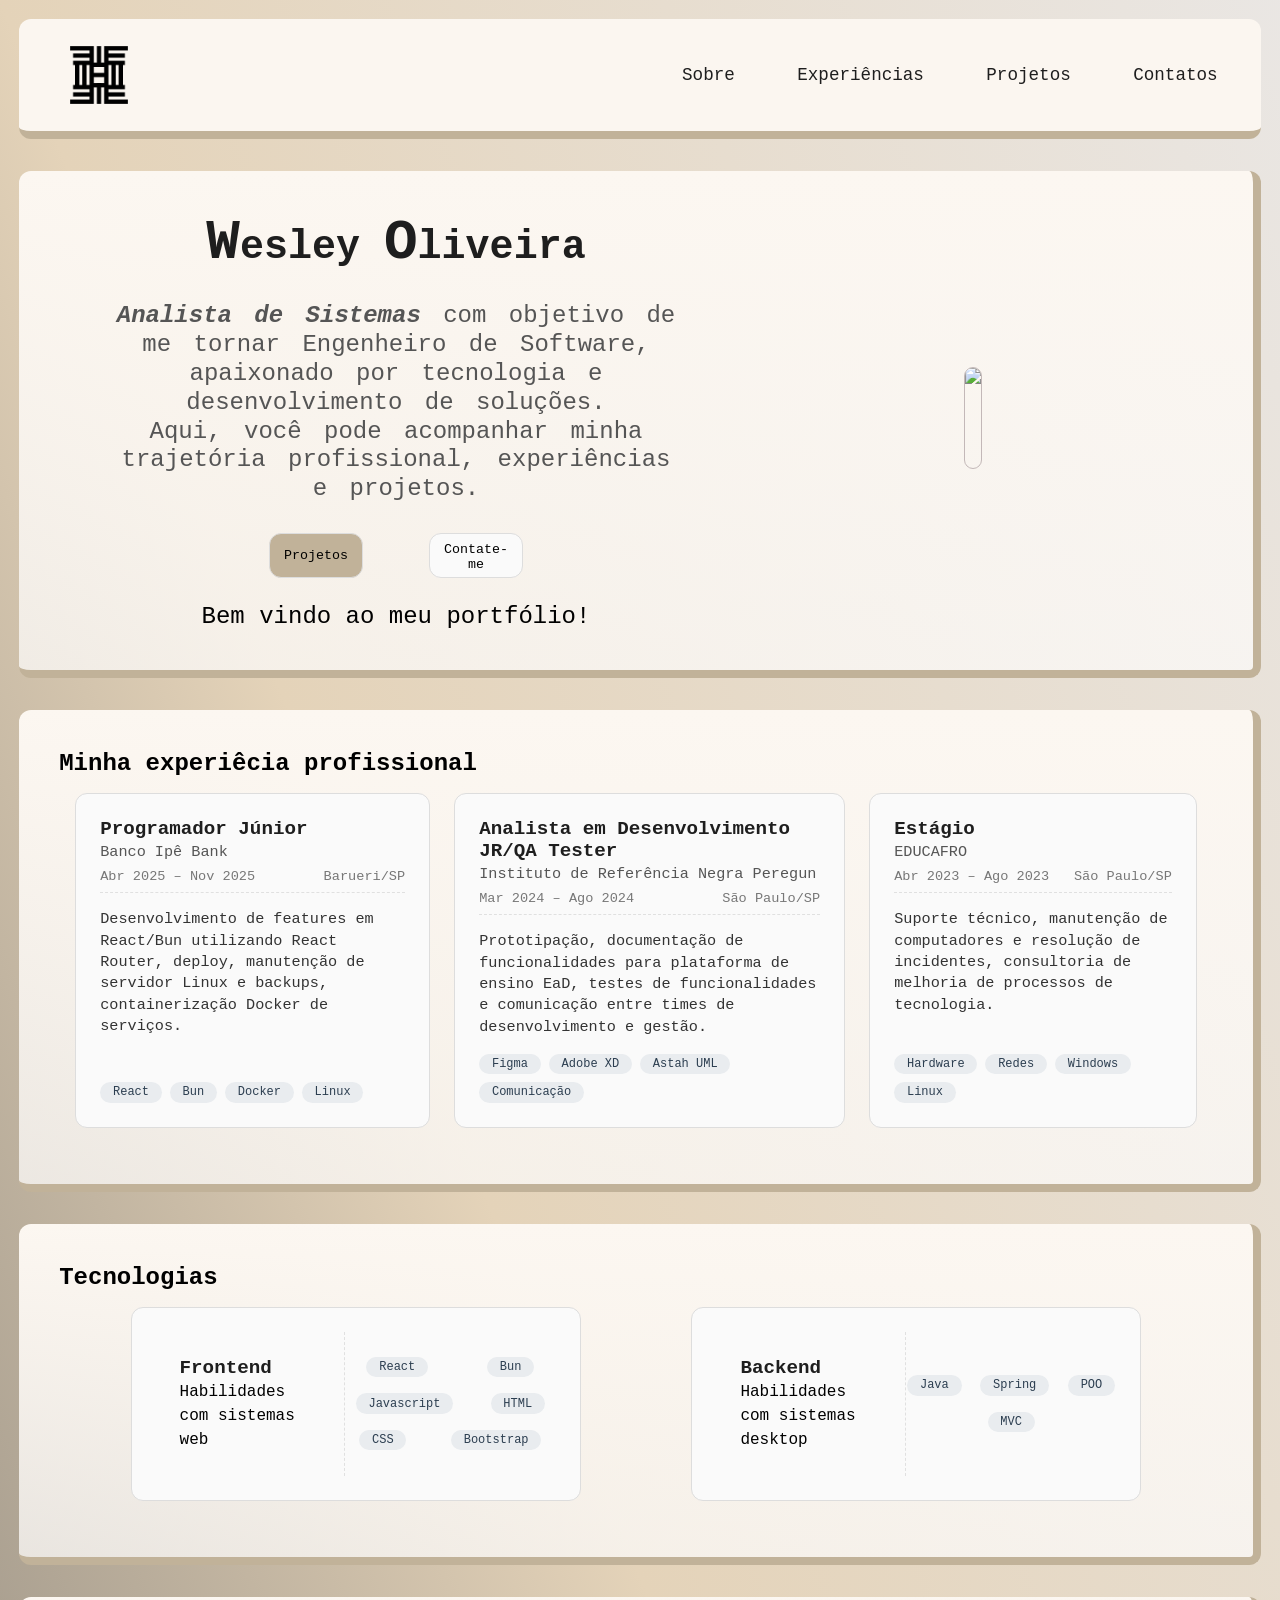
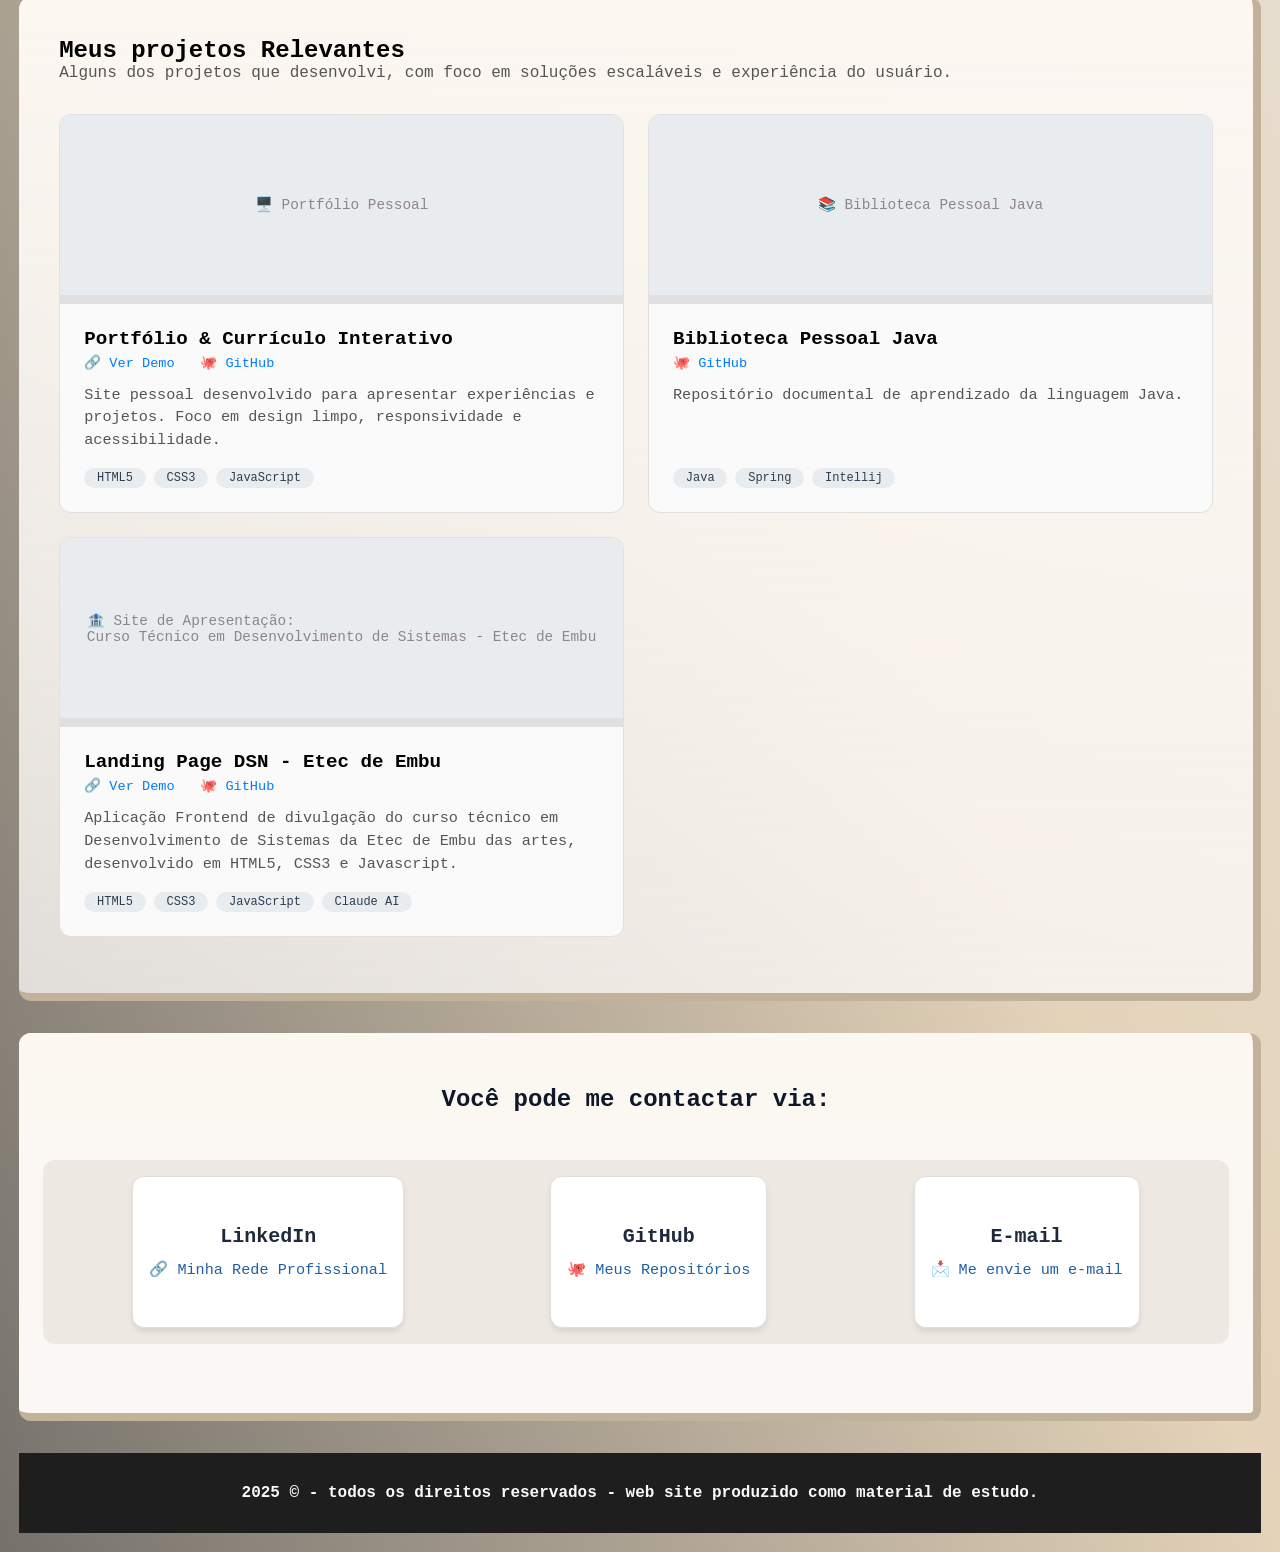
==== index.html @ d022bf59 "fix: adding new borders for expirience over the xp grid, new technologys section and responsive prop" ====
<!doctype html>
<html>
  <head>
    <meta charset="utf-8" />

    <link rel="stylesheet" href="./css/style.css" />

    <meta name="viewport" content="width=device-width, initial-scale=1.0" />
    <style>
      @import url('https://fonts.googleapis.com/css2?family=Cause:wght@100..900&family=M+PLUS+1+Code:wght@100..700&family=Oxanium:wght@200..800&family=Ubuntu+Mono:ital,wght@0,400;0,700;1,400;1,700&display=swap');
    </style>
    <title>Akin Dev</title>
  </head>
  <body>
    <section class="nav-container">
      <div class="nav-logo"> 

          <img src="img/onnim.png" alt="logo">

      </div>
      <nav class="Navbar"> 
        <ul>
          <li><a href="#about">Sobre</a></li>
          <li><a href="#experience">Experiências</a></li>
          <li><a href="#projects">Projetos</a></li>
          <li><a href="#contacts">Contatos</a></li>
        </ul>
      </nav>
    </section>

    <section class="section-container" id="about">
      <div class="info">
        <div class="info-text">
          <div class="title">
            <h1><span class="title-span">W</span>esley <span class="title-span">O</span>liveira</h1>
          </div>
          <div class="paragraph" id="fst-paragraph">
            <p><span class="bold">Analista de Sistemas</span> com objetivo de me tornar Engenheiro de Software, apaixonado por tecnologia e desenvolvimento de soluções.
            <br>Aqui, você pode acompanhar minha trajetória profissional, experiências e projetos.
          </p>

          </div> 
        
            <div class="info-buttons">
            <button class="btn1">Projetos</button>
            <button class="btn2">Contate-me</button>
          </div>

          <h2> Bem vindo ao meu portfólio!</h2>

        </div>
        <div class="image">
          <img
            class="imagem"
            src="https://media.licdn.com/dms/image/v2/D4D03AQGPiKcBAkTOpA/profile-displayphoto-shrink_400_400/B4DZUja.xjG4Ag-/0/1740056031727?e=1785369600&v=beta&t=1wzcr0IMqfHzWlDrz0LTwwxEl8U2JQUY7Y6q5pNfNlc"
          />
        </div>
      </div>
    </section>


    <section class="section-container" id="experience">
      <h1>Minha experiêcia profissional</h1>
      <div class="experience-container">
        <div class="item">
          <div class="item-header">
            <h3>Programador Júnior</h3>
            <span class="empresa">Banco Ipê Bank</span>
          </div>
          <div class="item-periodo">
            <span class="data">Abr 2025 – Nov 2025</span>
            <span class="local">Barueri/SP</span>
          </div>
          <div class="item-descricao">
            <p>
              Desenvolvimento de features em React/Bun utilizando React Router, deploy,
              manutenção de servidor Linux e backups, containerização Docker de serviços.
            </p>
          </div>
          <div class="item-tecnologias">
            <span class="tag">React</span>
            <span class="tag">Bun</span>
            <span class="tag">Docker</span>
            <span class="tag">Linux</span>
          </div>
        </div>


        <div class="item">
          <div class="item-header">
            <h3>Analista em Desenvolvimento JR/QA Tester</h3>
            <span class="empresa">Instituto de Referência Negra Peregun</span>
          </div>
          <div class="item-periodo">
            <span class="data">Mar 2024 – Ago 2024</span>
            <span class="local">São Paulo/SP</span>
          </div>
          <div class="item-descricao">
            <p>
              Prototipação, documentação de funcionalidades para plataforma de ensino EaD, testes de funcionalidades e
              comunicação entre times de desenvolvimento e gestão.
            </p>
          </div>
          <div class="item-tecnologias">
            <!-- <span class="tag">UML</span> -->
            <span class="tag">Figma</span>
            <span class="tag">Adobe XD</span>
            <span class="tag">Astah UML</span>
            <span class="tag">Comunicação</span>
          </div>
        </div>
        <div class="item">
          <div class="item-header">
            <h3>Estágio</h3>
            <span class="empresa">EDUCAFRO</span>
          </div>
          <div class="item-periodo">
            <span class="data">Abr 2023 – Ago 2023</span>
            <span class="local">São Paulo/SP</span>
          </div>
          <div class="item-descricao">
            <p>
              Suporte técnico, manutenção de computadores e resolução de
              incidentes, consultoria de melhoria de processos de tecnologia.
            </p>
          </div>
          <div class="item-tecnologias">
            <span class="tag">Hardware</span>
            <span class="tag">Redes</span>
            <span class="tag">Windows</span>
            <span class="tag">Linux</span>
          </div>
        </div>
      </div>
    </section>

    <section class="section-container" id="tech-section">
      <h1>Tecnologias</h1>
      <div class="tech-container">
        <div class="tech-item">
          <div class="item-header">
            <h3>Frontend</h3>
            <span class="">Habilidades com sistemas web</span>
          </div>
          <div class="tech-item-tags">
            <span class="tag">React</span>
            <span class="tag">Bun</span>
            <span class="tag">Javascript</span>
            <span class="tag">HTML</span>
            <span class="tag">CSS</span>
            <span class="tag">Bootstrap</span>
          </div>
        </div>

          <div class="tech-item">
          <div class="item-header">
            <h3>Backend</h3>
            <span class="">Habilidades com sistemas desktop</span>
          </div>
          <div class="tech-item-tags">
            <span class="tag">Java</span>
            <span class="tag">Spring</span>
            <span class="tag">POO</span>
            <span class="tag">MVC</span>
          </div>
        </div>
      </div>
    </section>

    <section class="section-container" id="projects">
      <h1>Meus projetos Relevantes</h1>

      <p style="margin-bottom: 2rem; color: #555">
        Alguns dos projetos que desenvolvi, com foco em soluções escaláveis e
        experiência do usuário.
      </p>

      <div class="projects-container">
        <!-- Projeto 1 -->
        <div class="project-item">
          <div class="project-thumbnail">
            <span>🖥️ Portfólio Pessoal</span>
          </div>
          <div class="project-content">
            <div class="project-header">
              <h3 class="project-title">Portfólio & Currículo Interativo</h3>
              <div class="project-links">
                <a href="#">🔗 Ver Demo</a>
                <a href="https://github.com/akinonnim/selfsite">🐙 GitHub</a>
              </div>
            </div>
            <p class="project-description">
              Site pessoal desenvolvido para apresentar experiências e projetos.
              Foco em design limpo, responsividade e acessibilidade.
            </p>
            <div class="project-stack">
              <span class="tag">HTML5</span>
              <span class="tag">CSS3</span>
              <span class="tag">JavaScript</span>
            </div>
          </div>
        </div>

        <!-- Projeto 2 -->
        <div class="project-item">
          <div class="project-thumbnail">
            <span>📚 Biblioteca Pessoal Java</span>
          </div>
          <div class="project-content">
            <div class="project-header">
              <h3 class="project-title">Biblioteca Pessoal Java</h3>
              <div class="project-links">
                <!-- <a href="#">🔗 Ver Demo</a> -->
                <a
                  href="https://github.com/akinonnim/RoadMap-Pessoal---JAVA-BACKEND"
                  >🐙 GitHub</a
                >
              </div>
            </div>
            <p class="project-description">
              Repositório documental de aprendizado da linguagem Java.
            </p>
            <div class="project-stack">
              <span class="tag">Java</span>
              <span class="tag">Spring</span>
              <span class="tag">Intellij</span>
            </div>
          </div>
        </div>

        <!-- Projeto 3  -->
        <div class="project-item">
          <div class="project-thumbnail">
            <de>🏦 Site de Apresentação: <br>Curso Técnico em  Desenvolvimento de Sistemas - Etec de Embu</span>
          </div>
          <div class="project-content">
            <div class="project-header">
              <h3 class="project-title">Landing Page DSN - Etec de Embu</h3>
              <div class="project-links">
                <a href="https://akinonnim.github.io/Course-Presentationv2/">🔗 Ver Demo</a>
                <a href="https://github.com/akinonnim/Course-Presentationv2">🐙 GitHub</a>
              </div>
            </div>
            <p class="project-description">
              Aplicação Frontend de divulgação do curso técnico em Desenvolvimento 
              de Sistemas da Etec de Embu das artes, desenvolvido em HTML5, CSS3 e Javascript.
            </p>
            <div class="project-stack">
              <span class="tag">HTML5</span>
              <span class="tag">CSS3</span>
              <span class="tag">JavaScript</span>
              <span class="tag">Claude AI</span>
            </div>
          </div>
        </div> 
      </div>
    </section>

    <section class="section-container" id="contacts">
      <h1>Você pode me contactar via:</h1>
      <div class="contact-container">      
        <div class="contact-item">
          <h3>LinkedIn</h3>
          <a href="https://www.linkedin.com/in/wesley-g-oliveira/">🔗‍️ Minha Rede Profissional</a>
        </div>
        <div class="contact-item">
          <h3>GitHub</h3>
          <a href="https://github.com/akinonnim">🐙 Meus Repositórios</a>
        </div>
        <div class="contact-item">
          <h3>E-mail</h3>
          <a href="mailto:wesleyoliveira@tutamail.com">📩 Me envie um e-mail</a>
        </div>
    </section>
  </body>
  <footer>
    <div class="footer-credits">
      <h4>2025 © - todos os direitos reservados - web site produzido como material de estudo. </h4>
    </div>
  </footer>
</html>
---- css/style.css ----
* {
  margin: 0;
  padding: 0;
  font-family: 'Ubuntu Mono', monospace;
  font-style: normal;
}

body {
  margin: 0.6rem;
  padding: 0.6rem;
  font-family: 'Segoe UI', Tahoma, Geneva, Verdana, sans-serif;
  background-image: linear-gradient(
    to bottom left,
    #ada09442,
    #e4d3b9,
    #75716b
  );
}
/* Navbar*/
.nav-container {
  max-width: 75rem;
  padding: 0.5rem 2.5rem;
  margin: auto;
  background-color: #fbf6f0;
  border-bottom: 0.5rem solid #c1b299;
  border-radius: 0.75rem;
  display: flex;
  align-items: center;
  justify-content: space-between;
  flex-wrap: wrap;
  gap: 1rem 2rem;
  position: sticky;
  top: 0;
  z-index: 1000;
}

.nav-logo {
  flex-shrink: 0;
}

.nav-logo img {
  max-width: 6.25rem;
  height: 5rem;
  display: block;
  padding: 0.5rem 0;
}
.nav-logo img:hover {
  transform: translateY(-3px);
}
.Navbar ul {
  list-style: none;
  display: flex;
  align-items: center;
  gap: 3.5rem;
  margin: 0;
  padding: 0;
}

.Navbar ul li a {
  display: inline-block;
  text-decoration: none;
  font-weight: 500;
  font-size: 1.1rem;
  color: #1e1e1e;
  padding: 0.5rem 0.2rem;
  position: relative;
  transition:
    color 0.3s ease,
    transform 0.3s ease;
}

.Navbar ul li a:hover {
  color: #6f7274;
  transform: translateY(-3px);
}

.Navbar ul li a::after {
  content: '';
  position: absolute;
  left: 0;
  bottom: -0.125rem;
  width: 0;
  height: 0.125rem;
  background-color: #6f7274;
  transition: width 0.3s ease;
}

.Navbar ul li a:hover::after {
  width: 100%;
}

.section-container {
  border-bottom: 0.5rem solid #c1b299;
  border-right: 0.5rem solid #c1b299;

  max-width: 75rem;
  margin: 2rem auto;
  padding: 2.5rem;
  background-image: linear-gradient(to bottom, #fcf7f1, #fbf9f7c3);

  min-height: 18.75rem;
  border-radius: 0.75rem;
}

#about {
  display: flex;
  flex-direction: row;
  justify-content: space-around;
  align-items: center;
  text-align: center;
}

.info {
  height: fit-content;
  width: 100%;
  display: grid;
  grid-template-columns: 1fr;
  grid-auto-flow: column;
  align-items: center;
}
.info-text {
  display: flex;
  align-items: center;
  justify-content: space-around;
  flex-direction: column;
}
.title {
  height: fit-content;
}
.paragraph {
  margin-top: 1.5rem;
  width: 35.5rem;
  height: 13rem;
  align-items: center;
  justify-content: center;
  display: flex;
}
.bold {
  font-weight: 800;
  font-style: oblique;
}
.title-span {
  font-size: 3.5rem;
  font-weight: 600;
}
.info-text h1 {
  color: #1e1e1e;
  font-size: 2.5rem;
  font-weight: 800;
}
.info-text h2 {
  font-weight: 400;
  font-size: x-large;
}
.info-text p {
  word-spacing: 0.5rem;
  line-height: 1.8rem;
  color: #555;
  font-size: 1.5rem;
}
.image {
  width: 30rem;
}
.imagem {
  max-width: 100%;
  min-height: 6.25rem;
  border: 0.0625rem solid #c3b8b8;
  border-radius: 10rem;
}

.info-buttons {
  height: 5rem;
  width: 20rem;
  display: flex;
  justify-content: space-around;
  align-items: center;
  margin: 0.5rem;
}

.btn1,
.btn2 {
  height: 2.8rem;
  width: 5.9rem;
  padding: 0.5rem;
  border: solid #ddd 0.0625rem;
  border-radius: 0.75rem;
}
.btn1 {
  background-color: #c1b299;
}
.btn2 {
  background-color: #fafafa;
}

#tech-section {
  min-height: fit-content;
}
.tech-container {
  display: grid;
  grid-auto-flow: column;
  justify-items: center;
  align-items: center;
  margin: 1rem;
}
.grid-technologies {
}
.tech-container .tech-item {
  background-color: #fafafa;
  border: 0.0625rem solid #ddd;
  border-radius: 0.75rem;
  padding: 1.5rem;
  width: 25rem;
  height: auto;
  display: flex;
  flex-direction: row;
  justify-content: space-evenly;
  transition:
    transform 0.2s,
    box-shadow 0.2s;
}
.tech-tag-container {
  margin-top: 1.8rem;
  line-height: 2.2rem;
}
.tech-item-title {
  padding-bottom: 1.5rem;
  border-bottom: 0.0625rem dashed #e0e0e0;
}
.tech-item .item-header {
  /* border: solid red; */
  width: 10rem;
  padding: 1.5rem;
  justify-content: space-between;
  border-right: 0.0925rem dashed #e0e0e0;
  line-height: 1.5rem;
}

.tech-item-tags {
  display: flex;
  /* border: solid; */
  width: 15rem;
  flex-direction: row;
  align-content: center;
  flex-wrap: wrap;
  justify-content: space-around;
  gap: 1rem;
}

.tech-container .tech-item:hover {
  transform: translateY(-4px);
  box-shadow: 0 8px 16px rgba(0, 0, 0, 0.08);
}
.tech-tag {
  margin: 0.6rem;
  padding: 0.3rem;

  background-color: #e9ecef;
  border-radius: 1.25rem;
  font-weight: 500;
  color: #2c3e50;
}
.item-tags {
  display: flex;
  flex-wrap: wrap;
  gap: 0.5rem;
  margin-top: auto;
}

#experience {
}
.skill-sub {
  line-height: 1.2rem;
}
.experience-container {
  display: grid;
  grid-auto-flow: column;
  justify-items: center;
  gap: 1.5rem;
  margin: 1rem;
}

.experience-container .item {
  background-color: #fafafa;
  border: 0.0625rem solid #ddd;
  border-radius: 0.75rem;
  padding: 1.5rem;
  max-width: 100%;
  height: auto;
  display: flex;
  flex-direction: column;
  justify-content: space-between;
  transition:
    transform 0.2s,
    box-shadow 0.2s;
}

.experience-container .item:hover {
  transform: translateY(-4px);
  box-shadow: 0 0.5rem 1rem rgba(0, 0, 0, 0.08);
}

.item-header h3 {
  margin: 0;
  font-size: 1.2rem;
  color: #1e1e1e;
}

.empresa {
  font-weight: 400;
  color: #555;
  font-size: 0.95rem;
  display: block;
  margin-top: 0.2rem;
}

.item-periodo {
  font-size: 0.85rem;
  color: #777;
  margin: 0.5rem 0;
  display: flex;
  justify-content: space-between;
  border-bottom: 0.0625rem dashed #e0e0e0;
  padding-bottom: 0.5rem;
}

.item-descricao p {
  font-size: 0.95rem;
  line-height: 1.4;
  margin: 0.5rem 0 1rem 0;
  color: #333;
}

.item-tecnologias {
  display: flex;
  flex-wrap: wrap;
  gap: 0.5rem;
  margin-top: auto;
}

.tag {
  background-color: #e9ecef;
  padding: 0.2rem 0.8rem;
  border-radius: 1.25rem;
  font-size: 0.75rem;
  font-weight: 500;
  color: #2c3e50;
}

.projects-container {
  display: grid;
  grid-template-columns: repeat(2, 1fr);
  gap: 1.5rem;
  margin: 1rem 0;
}

.project-item {
  background-color: #fafafa;
  border: 0.0625rem solid #e0e0e0;
  border-radius: 0.75rem;
  overflow: hidden;
  transition:
    transform 0.2s,
    box-shadow 0.2s;
  display: flex;
  flex-direction: column;
}

.project-item:hover {
  transform: translateY(-4px);
  box-shadow: 0 0.6rem 1.25rem rgba(0, 0, 0, 0.06);
}

.project-thumbnail {
  height: 11.25rem;
  background-color: #e9ecef;
  display: flex;
  align-items: center;
  justify-content: center;
  color: #8c8686;
  font-size: 0.9rem;
  border-bottom: 0.6rem solid #e0e0e0;
}

.project-content {
  padding: 1.5rem;
  flex-grow: 1;
  display: flex;
  flex-direction: column;
}

.project-title {
  font-size: 1.2rem;
  margin: 0 0 0.25rem 0;
}

.project-links {
  margin-bottom: 0.75rem;
}

.project-links a {
  color: #007bff;
  text-decoration: none;
  font-size: 0.85rem;
  margin-right: 1rem;
}

.project-links a:hover {
  text-decoration: underline;
}

.project-description {
  font-size: 0.95rem;
  color: #555;
  line-height: 1.5;
  margin-bottom: 1rem;
  flex-grow: 1;
}

.project-stack {
  display: flex;
  flex-wrap: wrap;
  gap: 0.5rem;
  margin-top: auto;
}

.project-stack .tag {
  background-color: #e9ecef;
  padding: 0.2rem 0.8rem;
  border-radius: 1.25rem;
  font-size: 0.75rem;
  font-weight: 500;
  color: #2c3e50;
}

/*Contacts*/
#contacts {
  display: flex;
  flex-direction: column;
  justify-content: space-around;
  align-items: center;
  text-align: center;
  background-color: #f6f3ee;
}
.contact-container {
  width: 100%;
  height: fit-content;
  border-radius: 0.75rem;
  padding: 1rem;
  margin: 1rem;
  display: flex;
  align-items: center;
  justify-content: space-around;
  background-color: #eee8e2;
}
.contact-item {
  background-color: #ffffff;
  padding: 3rem 1rem;
  border-radius: 0.75rem;
  border: 0.0625rem solid #e0e0e0;
  box-shadow: 0 4px 6px -1px rgba(0, 0, 0, 0.1);
  display: flex;
  flex-direction: column;
  align-items: center;
  justify-content: center;
  transition:
    transform 0.25s ease,
    box-shadow 0.25s ease;
}
.contact-item:hover {
  transform: translateY(-6px);
  box-shadow: 0 12px 25px -5px rgba(0, 0, 0, 0.2);
}
.contact-item h3 {
  color: #1e293b;
  margin: 0 0 0.75rem 0;
  font-size: 1.25rem;
  font-weight: 600;
}
.contact-item a {
  color: #1e61a4;
  text-decoration: none;
  font-weight: 500;
  font-size: 0.95rem;
  transition: color 0.2s;
  word-break: break-word;
}
.contact-item a:hover {
  color: #0f3b66;
  text-decoration: underline;
}
#contacts h1 {
  color: #0f172a;
  margin-bottom: 0.25rem;
}

.footer-credits {
  width: 100%;
  height: 5rem;
  align-items: center;
  justify-content: center;
  display: flex;
  color: #fafafa;
  background-color: #1e1e1e;
}

/* ========== RESPONSIVIDADE ========== */

@media (max-width: 768px) {
  /*section de about*/
  .info {
    grid-auto-flow: row;
    justify-items: center;
    gap: 1.5rem;
  }
  .info-text {
    padding: 1.25rem;
    grid-column: auto;
    /* border: solid; */
    width: fit-content;
  }
  .paragraph {
    margin: 0.93rem;
    /* border: solid red; */
    width: 100%;
    max-width: 100%;
    height: auto;
    padding: 1.8rem;
  }
  /*section de experiencia*/
  .experience-container {
    grid-auto-flow: row;
    justify-items: center;
  }
  /*section de tecnologias*/
  .tech-container {
  }
  .tech-container {
    grid-auto-flow: row;
    justify-items: center;
  }
}

@media (max-width: 375px) {
  .nav-container {
    flex-wrap: wrap;
  }
  .Navbar ul {
    flex-direction: column;
    width: 100%;
    gap: 0;
    padding-top: 1rem;
  }

  .experience-container {
    grid-auto-flow: row;
    gap: 1.5rem;
  }
  .item {
    padding: 0;
    border: solid 0.25rem;
    width: 100%;
  }
  .skills-container {
    grid-auto-flow: row;
    gap: 1.5rem;
  }
  .hard-skills {
  }
  /*projects*/
  .projects-container {
    display: flex;
    flex-direction: column;
  }
  .project-item {
  }
  /*contacts*/
  .contact-container {
    display: flex;
    flex-direction: column;
    gap: 1.5rem;
  }
}
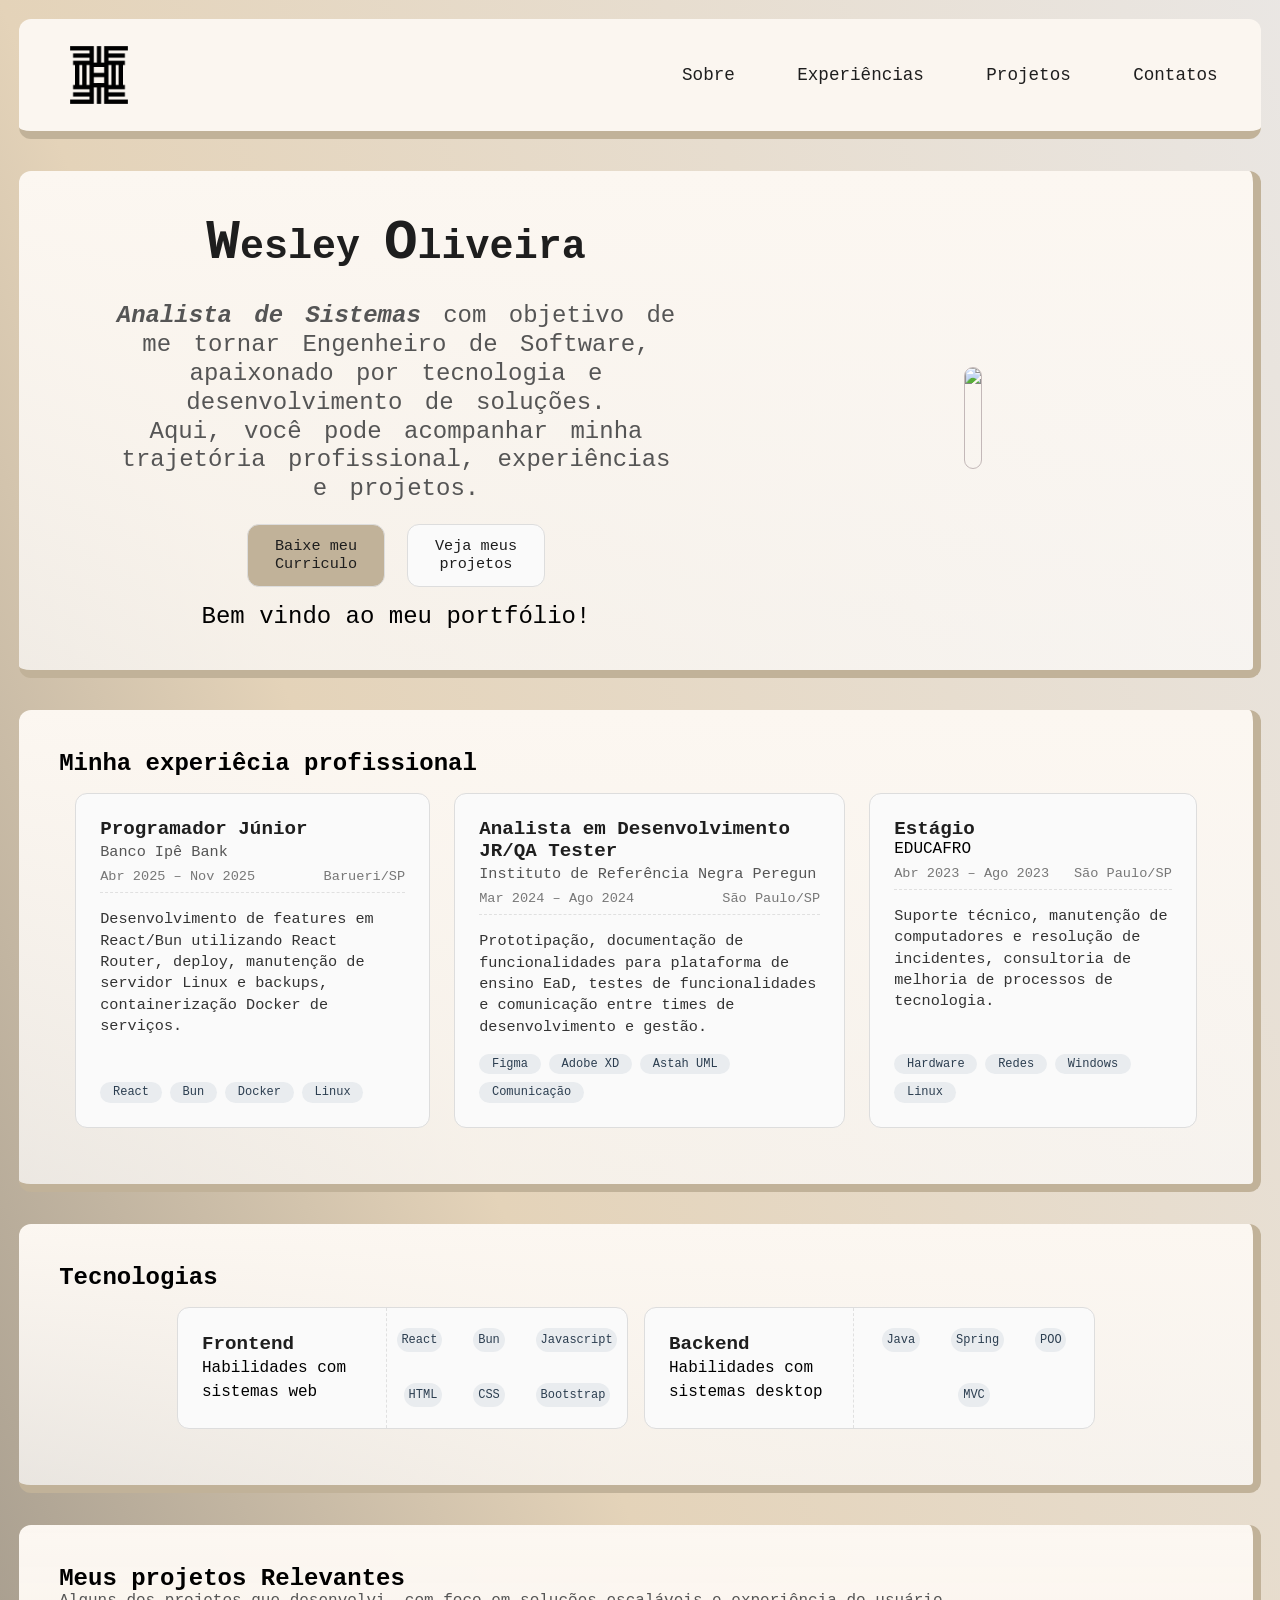
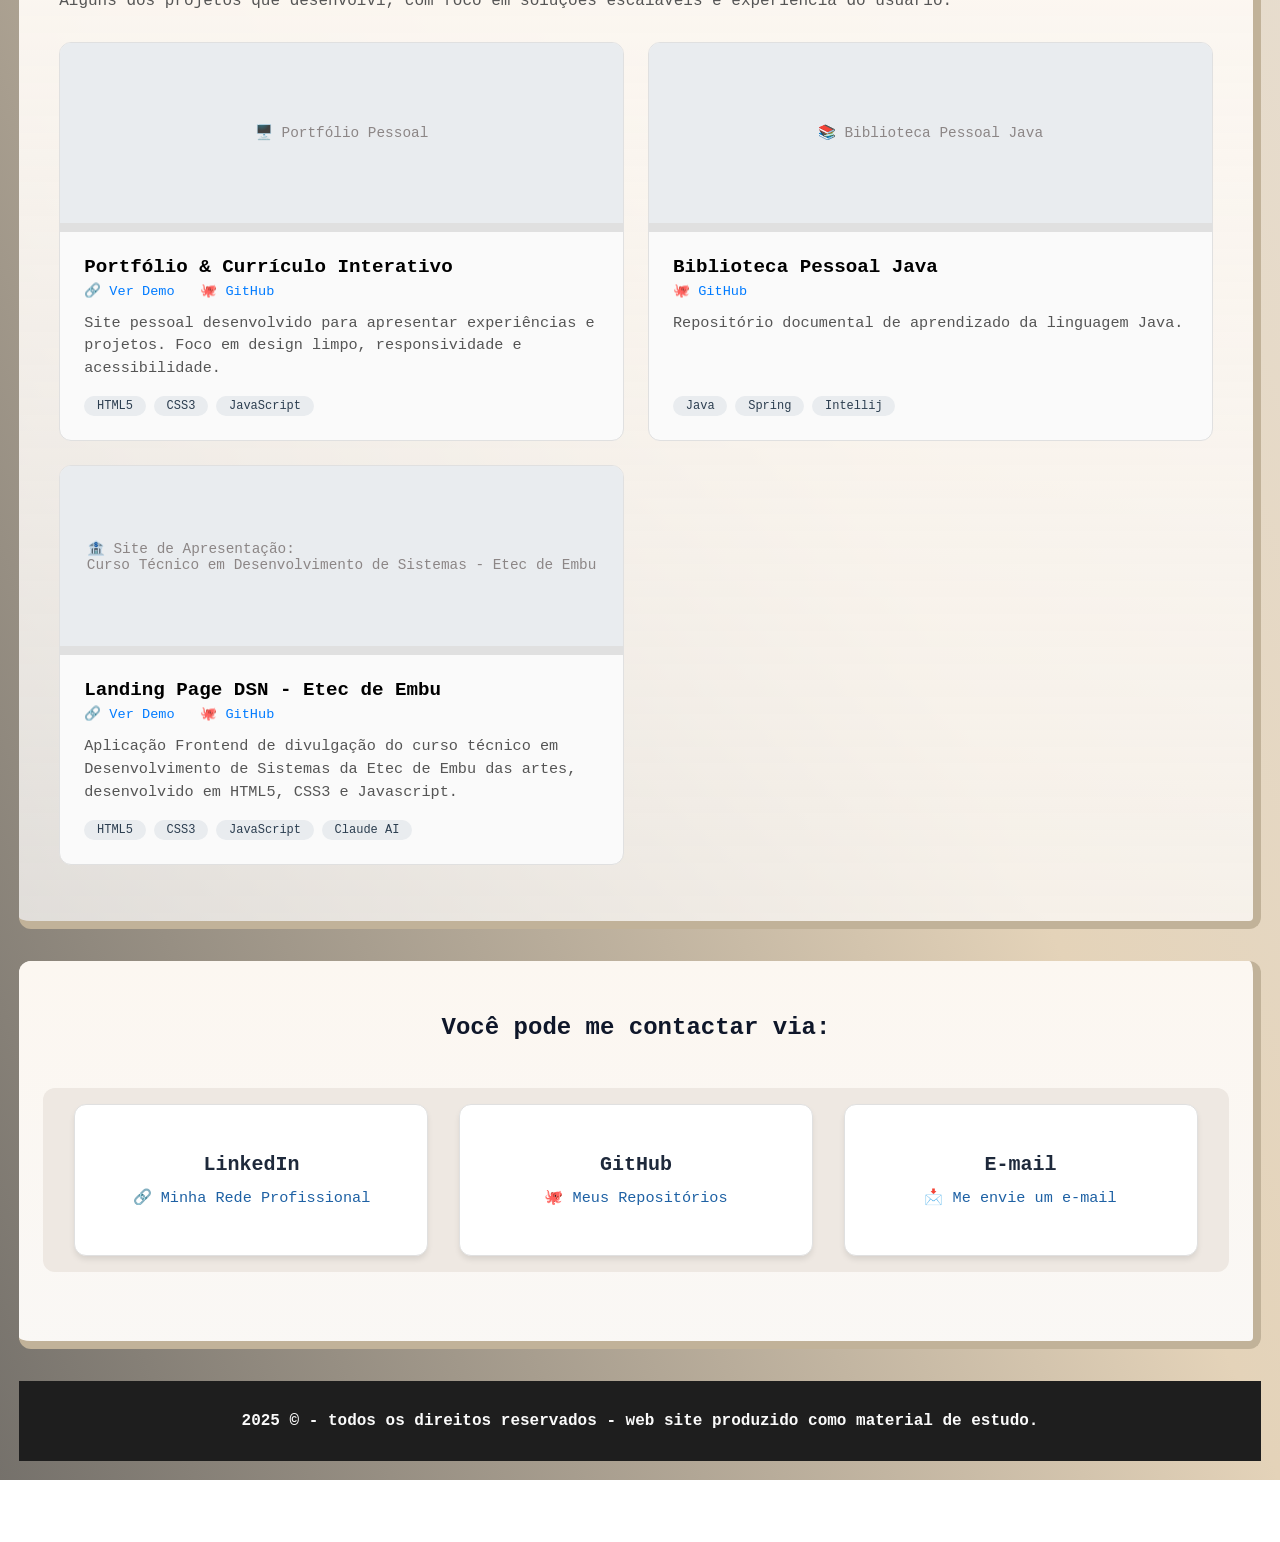
==== commit bb7c97c4: "feat: add cv download on button1 - some fixes in responsivenes and layout in general" ====
--- a/index.html
+++ b/index.html
@@ -11,12 +11,11 @@
     </style>
     <title>Akin Dev</title>
   </head>
+
   <body>
     <section class="nav-container">
       <div class="nav-logo"> 
-
           <img src="img/onnim.png" alt="logo">
-
       </div>
       <nav class="Navbar"> 
         <ul>
@@ -38,26 +37,26 @@
             <p><span class="bold">Analista de Sistemas</span> com objetivo de me tornar Engenheiro de Software, apaixonado por tecnologia e desenvolvimento de soluções.
             <br>Aqui, você pode acompanhar minha trajetória profissional, experiências e projetos.
           </p>
-
           </div> 
-        
-            <div class="info-buttons">
-            <button class="btn1">Projetos</button>
-            <button class="btn2">Contate-me</button>
-          </div>
-
+          
+          <div class="info-buttons">
+            <a href="assets/Curriculo_Wesley_Oliveira.pdf" download="Curriculo_Wesley_Oliveira.pdf" class="btn1">Baixe meu Curriculo</a>
+            <a href="#projects" class="btn2">Veja meus projetos</a>
+
+            <!-- <button class="btn1"><a href="#projects"></a>Projetos</button>
+            <button class="btn2">Contate-me</button> -->
+          </div>
           <h2> Bem vindo ao meu portfólio!</h2>
-
-        </div>
-        <div class="image">
+        </div>
+
+        <div class="image-div">
           <img
-            class="imagem"
+            class="image"
             src="https://media.licdn.com/dms/image/v2/D4D03AQGPiKcBAkTOpA/profile-displayphoto-shrink_400_400/B4DZUja.xjG4Ag-/0/1740056031727?e=1785369600&v=beta&t=1wzcr0IMqfHzWlDrz0LTwwxEl8U2JQUY7Y6q5pNfNlc"
           />
         </div>
       </div>
     </section>
-
 
     <section class="section-container" id="experience">
       <h1>Minha experiêcia profissional</h1>
@@ -65,19 +64,19 @@
         <div class="item">
           <div class="item-header">
             <h3>Programador Júnior</h3>
-            <span class="empresa">Banco Ipê Bank</span>
-          </div>
-          <div class="item-periodo">
+            <span class="enterprise">Banco Ipê Bank</span>
+          </div>
+          <div class="item-period">
             <span class="data">Abr 2025 – Nov 2025</span>
             <span class="local">Barueri/SP</span>
           </div>
-          <div class="item-descricao">
+          <div class="item-description">
             <p>
               Desenvolvimento de features em React/Bun utilizando React Router, deploy,
               manutenção de servidor Linux e backups, containerização Docker de serviços.
             </p>
           </div>
-          <div class="item-tecnologias">
+          <div class="item-tech">
             <span class="tag">React</span>
             <span class="tag">Bun</span>
             <span class="tag">Docker</span>
@@ -85,23 +84,22 @@
           </div>
         </div>
 
-
         <div class="item">
           <div class="item-header">
             <h3>Analista em Desenvolvimento JR/QA Tester</h3>
-            <span class="empresa">Instituto de Referência Negra Peregun</span>
-          </div>
-          <div class="item-periodo">
+            <span class="enterprise">Instituto de Referência Negra Peregun</span>
+          </div>
+          <div class="item-period">
             <span class="data">Mar 2024 – Ago 2024</span>
             <span class="local">São Paulo/SP</span>
           </div>
-          <div class="item-descricao">
+          <div class="item-description">
             <p>
               Prototipação, documentação de funcionalidades para plataforma de ensino EaD, testes de funcionalidades e
               comunicação entre times de desenvolvimento e gestão.
             </p>
           </div>
-          <div class="item-tecnologias">
+          <div class="item-tech">
             <!-- <span class="tag">UML</span> -->
             <span class="tag">Figma</span>
             <span class="tag">Adobe XD</span>
@@ -114,17 +112,17 @@
             <h3>Estágio</h3>
             <span class="empresa">EDUCAFRO</span>
           </div>
-          <div class="item-periodo">
+          <div class="item-period">
             <span class="data">Abr 2023 – Ago 2023</span>
             <span class="local">São Paulo/SP</span>
           </div>
-          <div class="item-descricao">
+          <div class="item-description">
             <p>
               Suporte técnico, manutenção de computadores e resolução de
               incidentes, consultoria de melhoria de processos de tecnologia.
             </p>
           </div>
-          <div class="item-tecnologias">
+          <div class="item-tech">
             <span class="tag">Hardware</span>
             <span class="tag">Redes</span>
             <span class="tag">Windows</span>
--- a/css/style.css
+++ b/css/style.css
@@ -4,7 +4,9 @@
   font-family: 'Ubuntu Mono', monospace;
   font-style: normal;
 }
-
+html {
+  scroll-behavior: smooth;
+}
 body {
   margin: 0.6rem;
   padding: 0.6rem;
@@ -16,7 +18,8 @@
     #75716b
   );
 }
-/* Navbar*/
+
+/* Navbar */
 .nav-container {
   max-width: 75rem;
   padding: 0.5rem 2.5rem;
@@ -89,25 +92,27 @@
   width: 100%;
 }
 
+/* Seções principais - estilo geral */
 .section-container {
   border-bottom: 0.5rem solid #c1b299;
   border-right: 0.5rem solid #c1b299;
-
   max-width: 75rem;
   margin: 2rem auto;
   padding: 2.5rem;
   background-image: linear-gradient(to bottom, #fcf7f1, #fbf9f7c3);
-
   min-height: 18.75rem;
   border-radius: 0.75rem;
 }
 
+/* ===== ABOUT ===== */
 #about {
   display: flex;
   flex-direction: row;
-  justify-content: space-around;
+  flex-wrap: wrap;
+  justify-content: center;
   align-items: center;
   text-align: center;
+  gap: 1.5rem;
 }
 
 .info {
@@ -119,9 +124,9 @@
   align-items: center;
 }
 .info-text {
-  display: flex;
-  align-items: center;
-  justify-content: space-around;
+  flex: 1 1 18.75rem;
+  display: flex;
+  align-items: center;
   flex-direction: column;
 }
 .title {
@@ -158,10 +163,10 @@
   color: #555;
   font-size: 1.5rem;
 }
+.image-div {
+  width: 30rem;
+}
 .image {
-  width: 30rem;
-}
-.imagem {
   max-width: 100%;
   min-height: 6.25rem;
   border: 0.0625rem solid #c3b8b8;
@@ -179,11 +184,25 @@
 
 .btn1,
 .btn2 {
-  height: 2.8rem;
+  /* height: 2.8rem;
   width: 5.9rem;
   padding: 0.5rem;
   border: solid #ddd 0.0625rem;
-  border-radius: 0.75rem;
+  border-radius: 0.75rem; */
+  display: inline-flex; /* ou inline-block */
+  align-items: center;
+  justify-content: center;
+  height: 2.8rem;
+  width: 7.5rem;
+  padding: 0.5rem;
+  border: solid #ddd 0.0625rem;
+  border-radius: 0.75rem;
+  text-decoration: none; /* remove o sublinhado do link */
+  font-weight: 500;
+  font-size: 0.95rem;
+  color: #1e1e1e; /* cor do texto */
+  transition: all 0.3s ease;
+  cursor: pointer;
 }
 .btn1 {
   background-color: #c1b299;
@@ -192,81 +211,15 @@
   background-color: #fafafa;
 }
 
-#tech-section {
-  min-height: fit-content;
-}
-.tech-container {
-  display: grid;
-  grid-auto-flow: column;
-  justify-items: center;
-  align-items: center;
-  margin: 1rem;
-}
-.grid-technologies {
-}
-.tech-container .tech-item {
-  background-color: #fafafa;
-  border: 0.0625rem solid #ddd;
-  border-radius: 0.75rem;
-  padding: 1.5rem;
-  width: 25rem;
-  height: auto;
-  display: flex;
-  flex-direction: row;
-  justify-content: space-evenly;
-  transition:
-    transform 0.2s,
-    box-shadow 0.2s;
-}
-.tech-tag-container {
-  margin-top: 1.8rem;
-  line-height: 2.2rem;
-}
-.tech-item-title {
-  padding-bottom: 1.5rem;
-  border-bottom: 0.0625rem dashed #e0e0e0;
-}
-.tech-item .item-header {
-  /* border: solid red; */
-  width: 10rem;
-  padding: 1.5rem;
-  justify-content: space-between;
-  border-right: 0.0925rem dashed #e0e0e0;
-  line-height: 1.5rem;
-}
-
-.tech-item-tags {
-  display: flex;
-  /* border: solid; */
-  width: 15rem;
-  flex-direction: row;
-  align-content: center;
-  flex-wrap: wrap;
-  justify-content: space-around;
-  gap: 1rem;
-}
-
-.tech-container .tech-item:hover {
-  transform: translateY(-4px);
-  box-shadow: 0 8px 16px rgba(0, 0, 0, 0.08);
-}
-.tech-tag {
-  margin: 0.6rem;
-  padding: 0.3rem;
-
-  background-color: #e9ecef;
-  border-radius: 1.25rem;
-  font-weight: 500;
-  color: #2c3e50;
-}
-.item-tags {
-  display: flex;
-  flex-wrap: wrap;
-  gap: 0.5rem;
-  margin-top: auto;
-}
-
+.btn1:hover,
+.btn2:hover {
+  transform: translateY(-0.125rem);
+  box-shadow: 0 0.25rem 0.5rem rgba(0, 0, 0, 0.1);
+}
+
+/* ===== EXPERIENCE ===== */
 #experience {
+  /* vazio, mas mantido */
 }
 .skill-sub {
   line-height: 1.2rem;
@@ -305,7 +258,7 @@
   color: #1e1e1e;
 }
 
-.empresa {
+.enterprise {
   font-weight: 400;
   color: #555;
   font-size: 0.95rem;
@@ -313,7 +266,7 @@
   margin-top: 0.2rem;
 }
 
-.item-periodo {
+.item-period {
   font-size: 0.85rem;
   color: #777;
   margin: 0.5rem 0;
@@ -323,14 +276,14 @@
   padding-bottom: 0.5rem;
 }
 
-.item-descricao p {
+.item-description p {
   font-size: 0.95rem;
   line-height: 1.4;
   margin: 0.5rem 0 1rem 0;
   color: #333;
 }
 
-.item-tecnologias {
+.item-tech {
   display: flex;
   flex-wrap: wrap;
   gap: 0.5rem;
@@ -346,6 +299,84 @@
   color: #2c3e50;
 }
 
+/* ===== TECH ===== */
+#tech-section {
+  min-height: fit-content;
+}
+.tech-container {
+  display: grid;
+  grid-auto-flow: column;
+  justify-items: stretch;
+  align-items: center;
+  justify-content: center;
+  margin: 1rem;
+  gap: 1rem;
+}
+
+.tech-item {
+  display: flex;
+  flex-wrap: wrap;
+  justify-content: space-between;
+  align-items: stretch;
+  background-color: #fafafa;
+  border: 0.0625rem solid #ddd;
+  border-radius: 0.75rem;
+  transition:
+    transform 0.2s,
+    box-shadow 0.2s;
+}
+
+.tech-tag-container {
+  border: solid;
+  display: flex;
+  margin-top: 1.8rem;
+  line-height: 2.2rem;
+  grid-template-columns: repeat(auto-fit);
+}
+.tech-item-title {
+  padding-bottom: 1.5rem;
+  border-bottom: 0.0625rem dashed #e0e0e0;
+}
+.tech-item .item-header {
+  width: 10rem;
+  padding: 1.5rem;
+  border-right: 0.0925rem dashed #e0e0e0;
+  line-height: 1.5rem;
+}
+
+.tech-item-tags {
+  display: flex;
+  flex: 1;
+  flex-wrap: wrap;
+  width: 15rem;
+  flex-direction: row;
+  align-content: center;
+  flex-wrap: wrap;
+  justify-content: center;
+  gap: 0.75rem;
+  padding: 0.5rem 0;
+}
+
+.tech-container .tech-item:hover {
+  transform: translateY(-4px);
+  box-shadow: 0 8px 16px rgba(0, 0, 0, 0.08);
+}
+.tech-item .tag {
+  margin: 0.6rem;
+  padding: 0.3rem;
+  background-color: #e9ecef;
+  border-radius: 1.25rem;
+  font-weight: 500;
+  color: #2c3e50;
+}
+.item-tags {
+  display: flex;
+  flex-wrap: wrap;
+  gap: 0.5rem;
+  margin-top: auto;
+}
+
+/* ===== PROJECTS ===== */
 .projects-container {
   display: grid;
   grid-template-columns: repeat(2, 1fr);
@@ -432,7 +463,7 @@
   color: #2c3e50;
 }
 
-/*Contacts*/
+/* ===== CONTACTS ===== */
 #contacts {
   display: flex;
   flex-direction: column;
@@ -453,6 +484,7 @@
   background-color: #eee8e2;
 }
 .contact-item {
+  width: 20rem;
   background-color: #ffffff;
   padding: 3rem 1rem;
   border-radius: 0.75rem;
@@ -493,6 +525,7 @@
   margin-bottom: 0.25rem;
 }
 
+/* ===== FOOTER ===== */
 .footer-credits {
   width: 100%;
   height: 5rem;
@@ -504,7 +537,17 @@
 }
 
 /* ========== RESPONSIVIDADE ========== */
-
+@media (max-width: 1024px) {
+  .info {
+    display: grid;
+    grid-auto-flow: row;
+    justify-items: center;
+    gap: 1.5rem;
+  }
+  .contact-container{
+    gap:2rem;
+  }
+}
 @media (max-width: 768px) {
   /*section de about*/
   .info {
@@ -533,50 +576,117 @@
   }
   /*section de tecnologias*/
   .tech-container {
-  }
-  .tech-container {
+    display: flex;
+    flex-wrap: wrap;
+    align-items: stretch;
     grid-auto-flow: row;
     justify-items: center;
   }
-}
-
-@media (max-width: 375px) {
-  .nav-container {
-    flex-wrap: wrap;
-  }
-  .Navbar ul {
-    flex-direction: column;
-    width: 100%;
-    gap: 0;
-    padding-top: 1rem;
-  }
-
-  .experience-container {
-    grid-auto-flow: row;
-    gap: 1.5rem;
-  }
-  .item {
-    padding: 0;
-    border: solid 0.25rem;
-    width: 100%;
-  }
-  .skills-container {
-    grid-auto-flow: row;
-    gap: 1.5rem;
-  }
-  .hard-skills {
-  }
-  /*projects*/
-  .projects-container {
-    display: flex;
-    flex-direction: column;
-  }
-  .project-item {
-  }
-  /*contacts*/
   .contact-container {
     display: flex;
     flex-direction: column;
+    flex-wrap: wrap;
+    align-items: stretch;
+    align-content: center;
     gap: 1.5rem;
   }
-}
+  @media (max-width: 425px) {
+    .nav-container {
+      padding: 0.5rem 1rem;
+      gap: 0.5rem;
+    }
+    .nav-logo img {
+      max-width: 4rem;
+      height: auto;
+    }
+    .Navbar ul {
+      gap: 1.5rem;
+      justify-content: center;
+    }
+    .Navbar ul li a {
+      font-size: 0.95rem;
+    }
+    .section-container {
+      padding: 1.25rem;
+      margin: 1rem auto;
+      min-height: auto;
+    }
+    .info {
+      display: flex;
+      flex-direction: column;
+      justify-items: center;
+      align-items: center;
+      width: 100%;
+    }
+    .info-text {
+      align-items: center;
+    }
+    .image-div {
+      width: 100%;
+      max-width: 15rem;
+    }
+    .tech-item {
+      display: flex;
+      flex-direction: column;
+      flex-wrap: wrap;
+      justify-content: center;
+    }
+    .projects-container {
+      display: flex;
+      flex-direction: column;
+    }
+    .contact-container {
+      display: flex;
+      flex-direction: column;
+      flex-wrap: wrap;
+      align-items: stretch;
+      gap: 1.5rem;
+    }
+  }
+
+  @media (max-width: 375px) {
+    .nav-container {
+      flex-wrap: wrap;
+    }
+    .Navbar ul {
+      flex-direction: column;
+      width: 100%;
+      gap: 0;
+      padding-top: 1rem;
+    }
+
+    .experience-container {
+      grid-auto-flow: row;
+      gap: 1.5rem;
+    }
+    .item {
+      padding: 0;
+      border: solid 0.25rem;
+      width: 100%;
+    }
+    .skills-container {
+      grid-auto-flow: row;
+      gap: 1.5rem;
+    }
+    .hard-skills {
+    }
+    /*projects*/
+    .projects-container {
+      display: flex;
+      flex-direction: column;
+    }
+    .project-item {
+    }
+    /*contacts*/
+    .contact-container {
+      display: flex;
+      flex-direction: column;
+      flex-wrap: wrap;
+      align-items: stretch;
+      gap: 1.5rem;
+    }
+    .contact-item {
+      width: 10rem;
+    }
+  }
+}
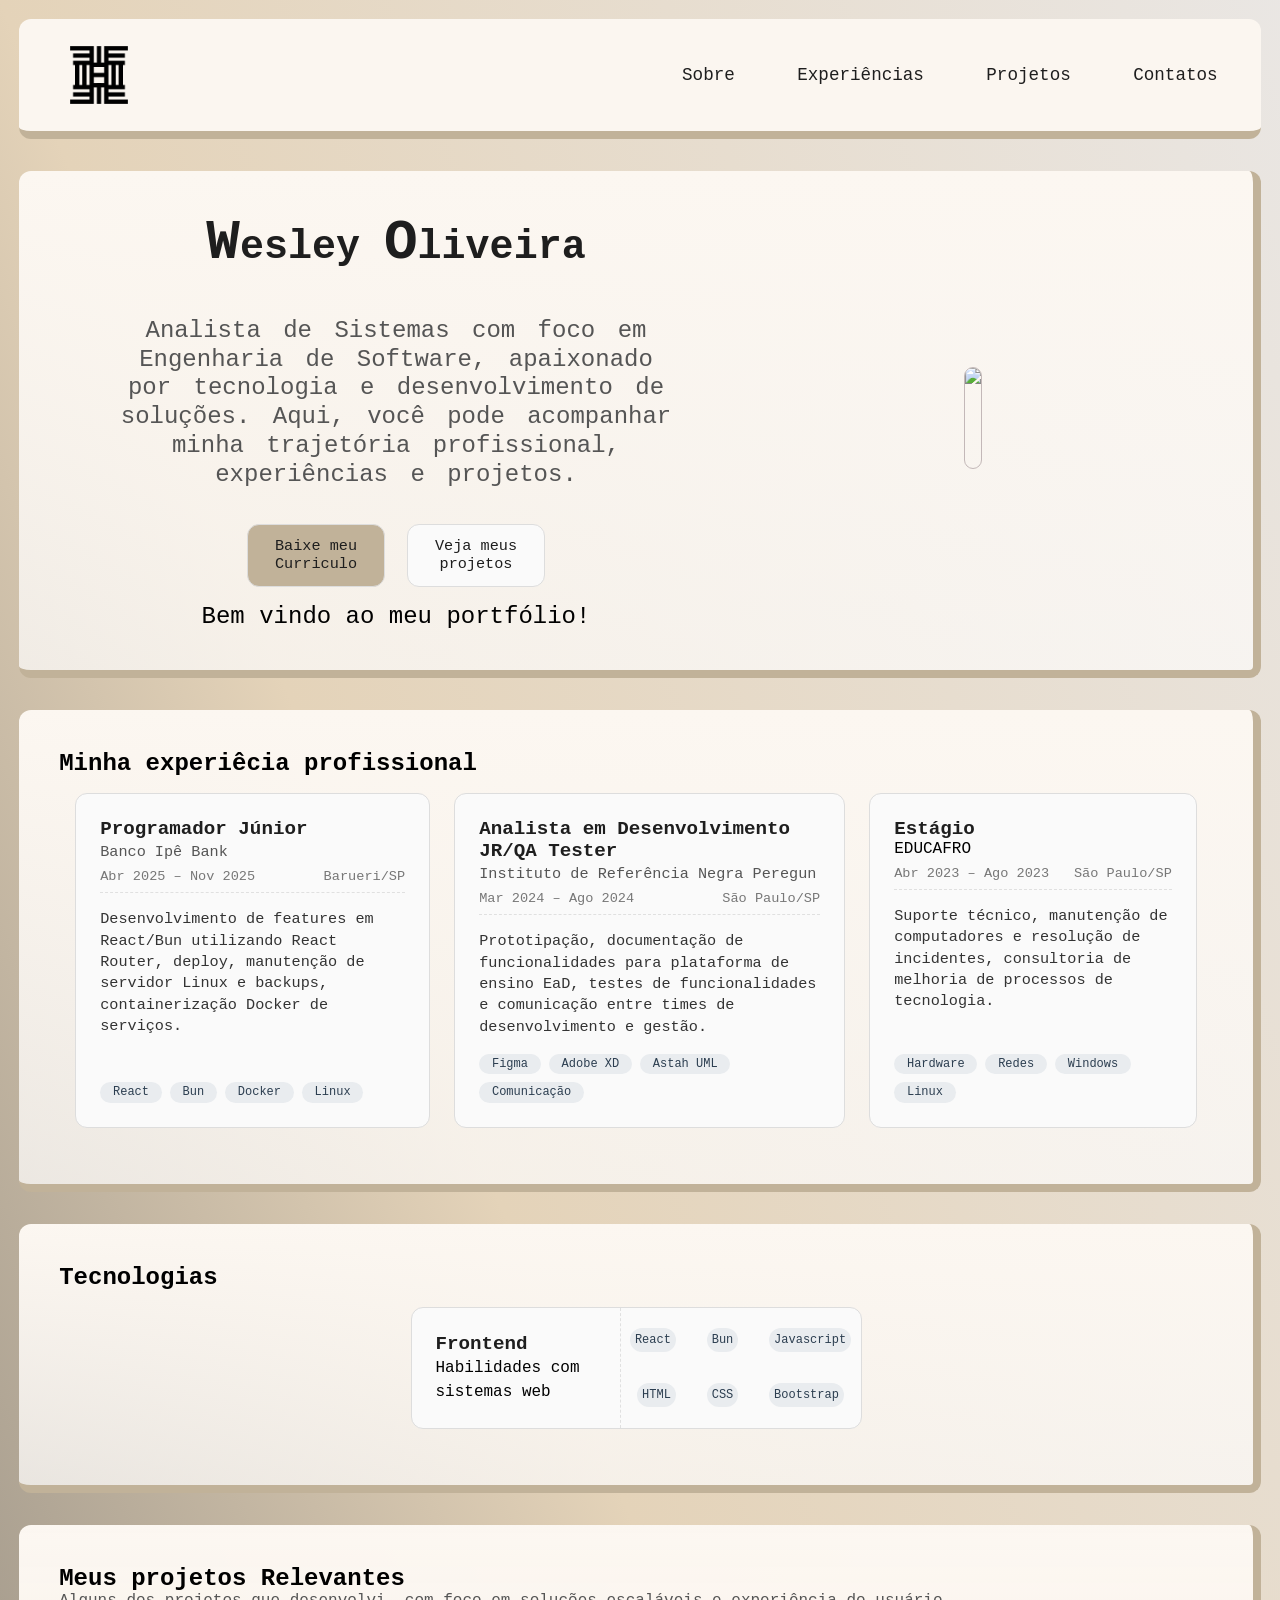
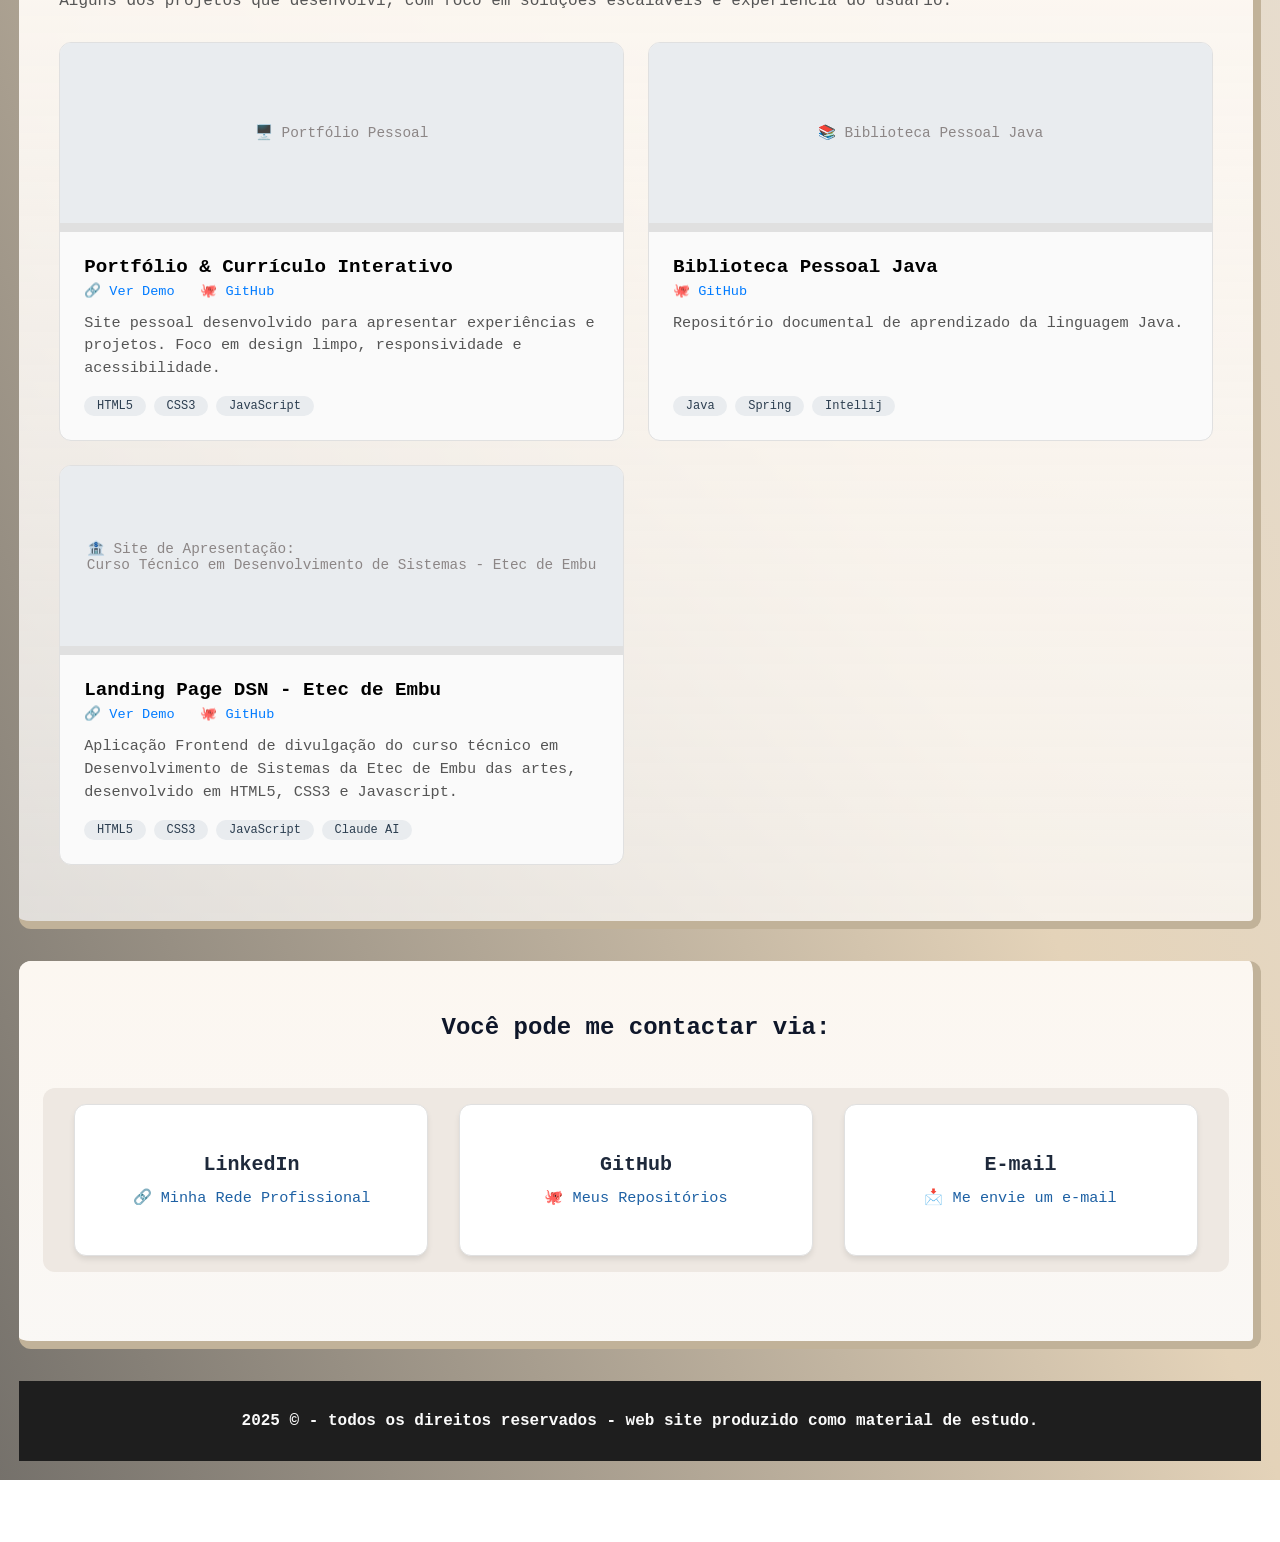
==== commit 58daa277: "Merge branch 'main' into feature/layout-change" ====
--- a/index.html
+++ b/index.html
@@ -33,9 +33,9 @@
           <div class="title">
             <h1><span class="title-span">W</span>esley <span class="title-span">O</span>liveira</h1>
           </div>
-          <div class="paragraph" id="fst-paragraph">
-            <p><span class="bold">Analista de Sistemas</span> com objetivo de me tornar Engenheiro de Software, apaixonado por tecnologia e desenvolvimento de soluções.
-            <br>Aqui, você pode acompanhar minha trajetória profissional, experiências e projetos.
+          <div class="paragraph">
+            <p>Analista de Sistemas com foco em Engenharia de Software, apaixonado por tecnologia e desenvolvimento de soluções.
+            Aqui, você pode acompanhar minha trajetória profissional, experiências e projetos.
           </p>
           </div> 
           
@@ -131,7 +131,7 @@
         </div>
       </div>
     </section>
-
+    
     <section class="section-container" id="tech-section">
       <h1>Tecnologias</h1>
       <div class="tech-container">
@@ -149,18 +149,6 @@
             <span class="tag">Bootstrap</span>
           </div>
         </div>
-
-          <div class="tech-item">
-          <div class="item-header">
-            <h3>Backend</h3>
-            <span class="">Habilidades com sistemas desktop</span>
-          </div>
-          <div class="tech-item-tags">
-            <span class="tag">Java</span>
-            <span class="tag">Spring</span>
-            <span class="tag">POO</span>
-            <span class="tag">MVC</span>
-          </div>
         </div>
       </div>
     </section>
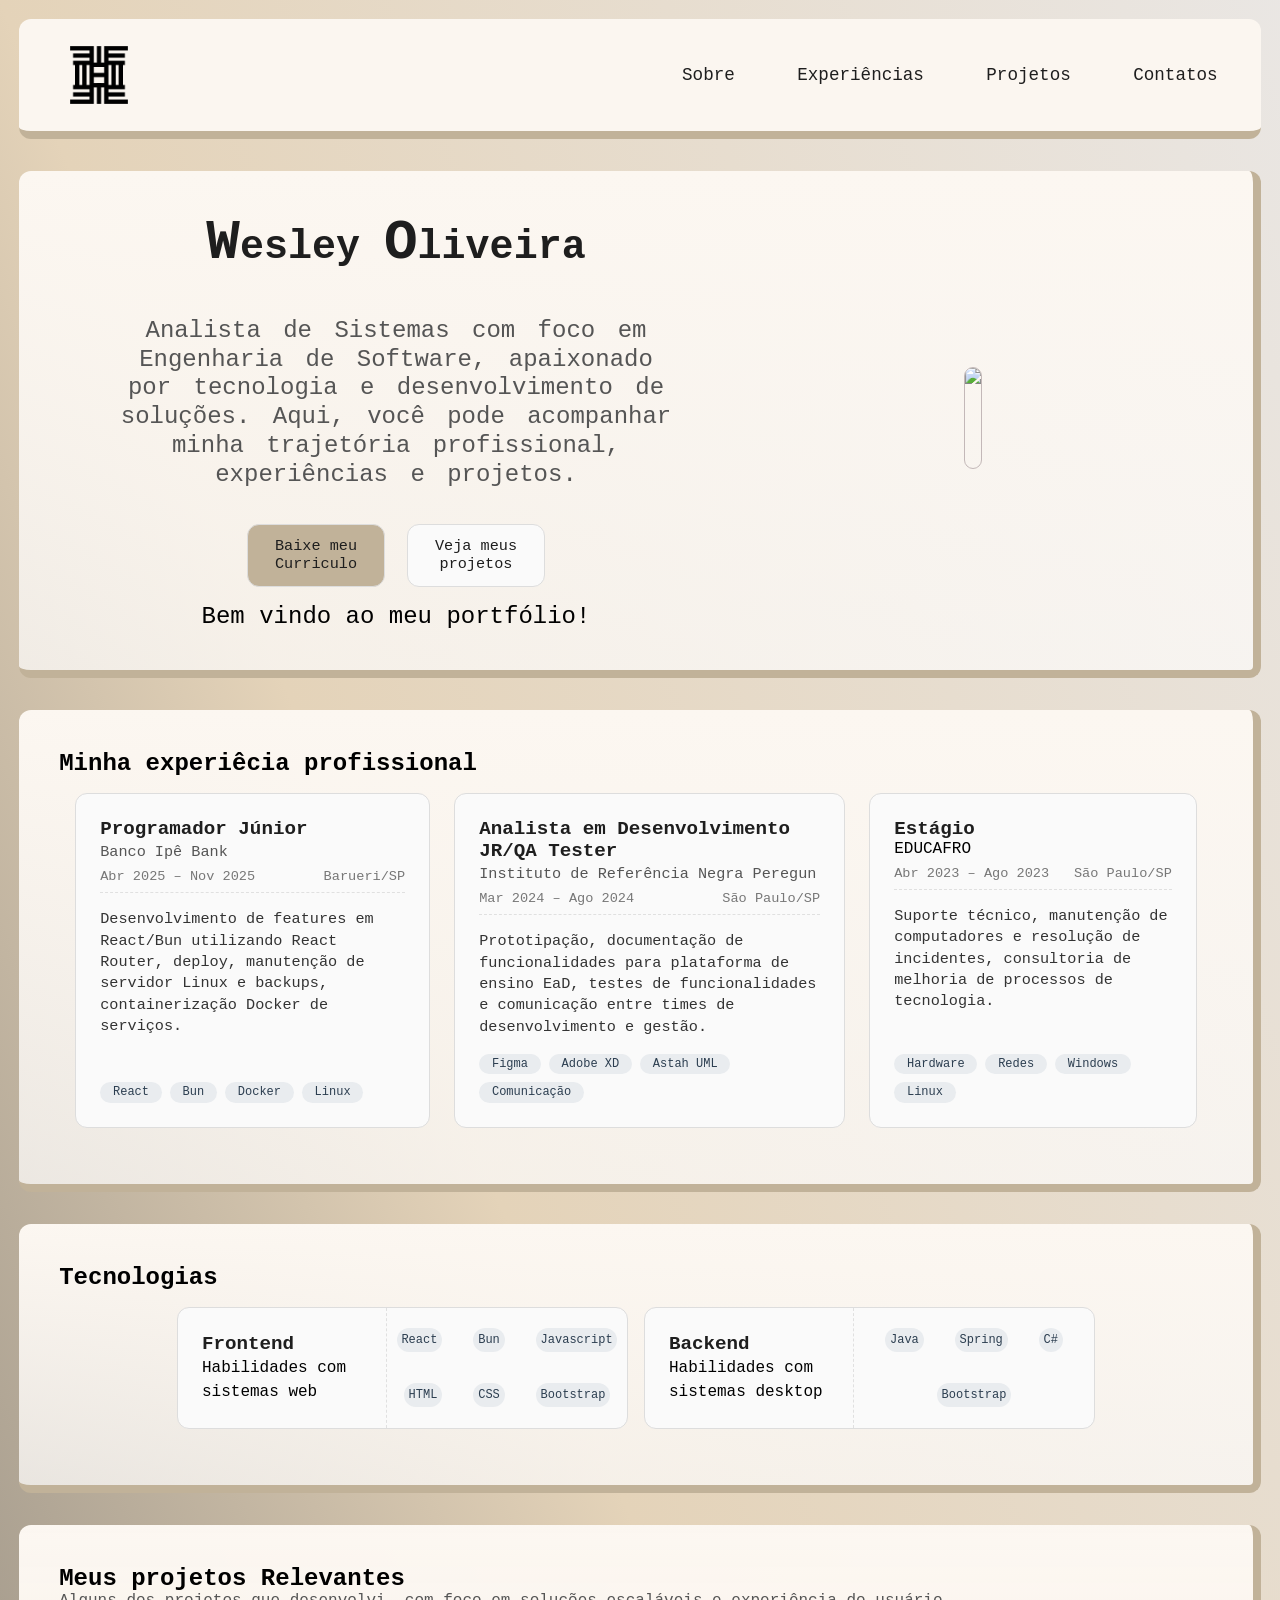
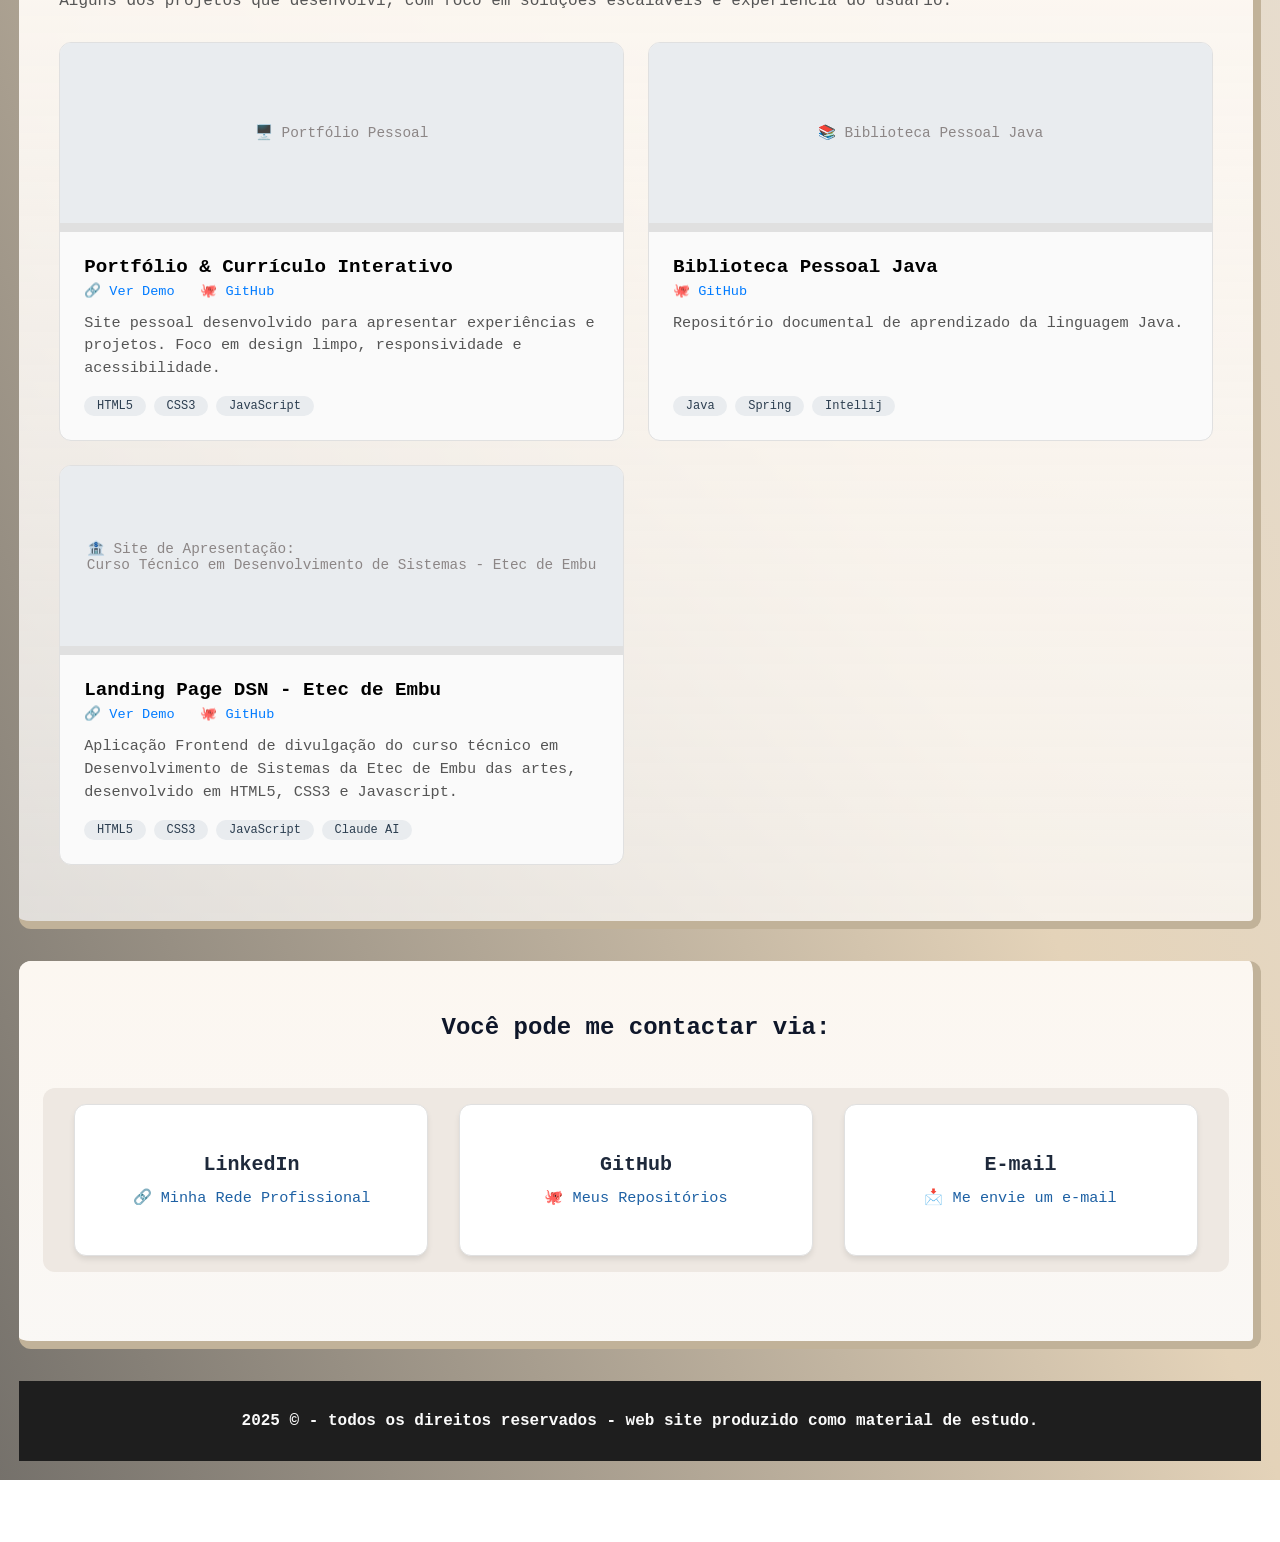
==== commit 20febcb1: "fix/ re-adding some code that I've lost when I tried to merge the layout changes..." ====
--- a/index.html
+++ b/index.html
@@ -146,6 +146,19 @@
             <span class="tag">Javascript</span>
             <span class="tag">HTML</span>
             <span class="tag">CSS</span>
+            <span class="tag">Bootstrap</span>
+          </div>
+        </div>
+
+                <div class="tech-item">
+          <div class="item-header">
+            <h3>Backend</h3>
+            <span class="">Habilidades com sistemas desktop</span>
+          </div>
+          <div class="tech-item-tags">
+            <span class="tag">Java</span>
+            <span class="tag">Spring</span>
+            <span class="tag">C#</span>
             <span class="tag">Bootstrap</span>
           </div>
         </div>
--- a/css/style.css
+++ b/css/style.css
@@ -544,6 +544,10 @@
     justify-items: center;
     gap: 1.5rem;
   }
+  .tech-container{
+    display: flex;
+    flex-wrap: wrap;
+  }
   .contact-container{
     gap:2rem;
   }
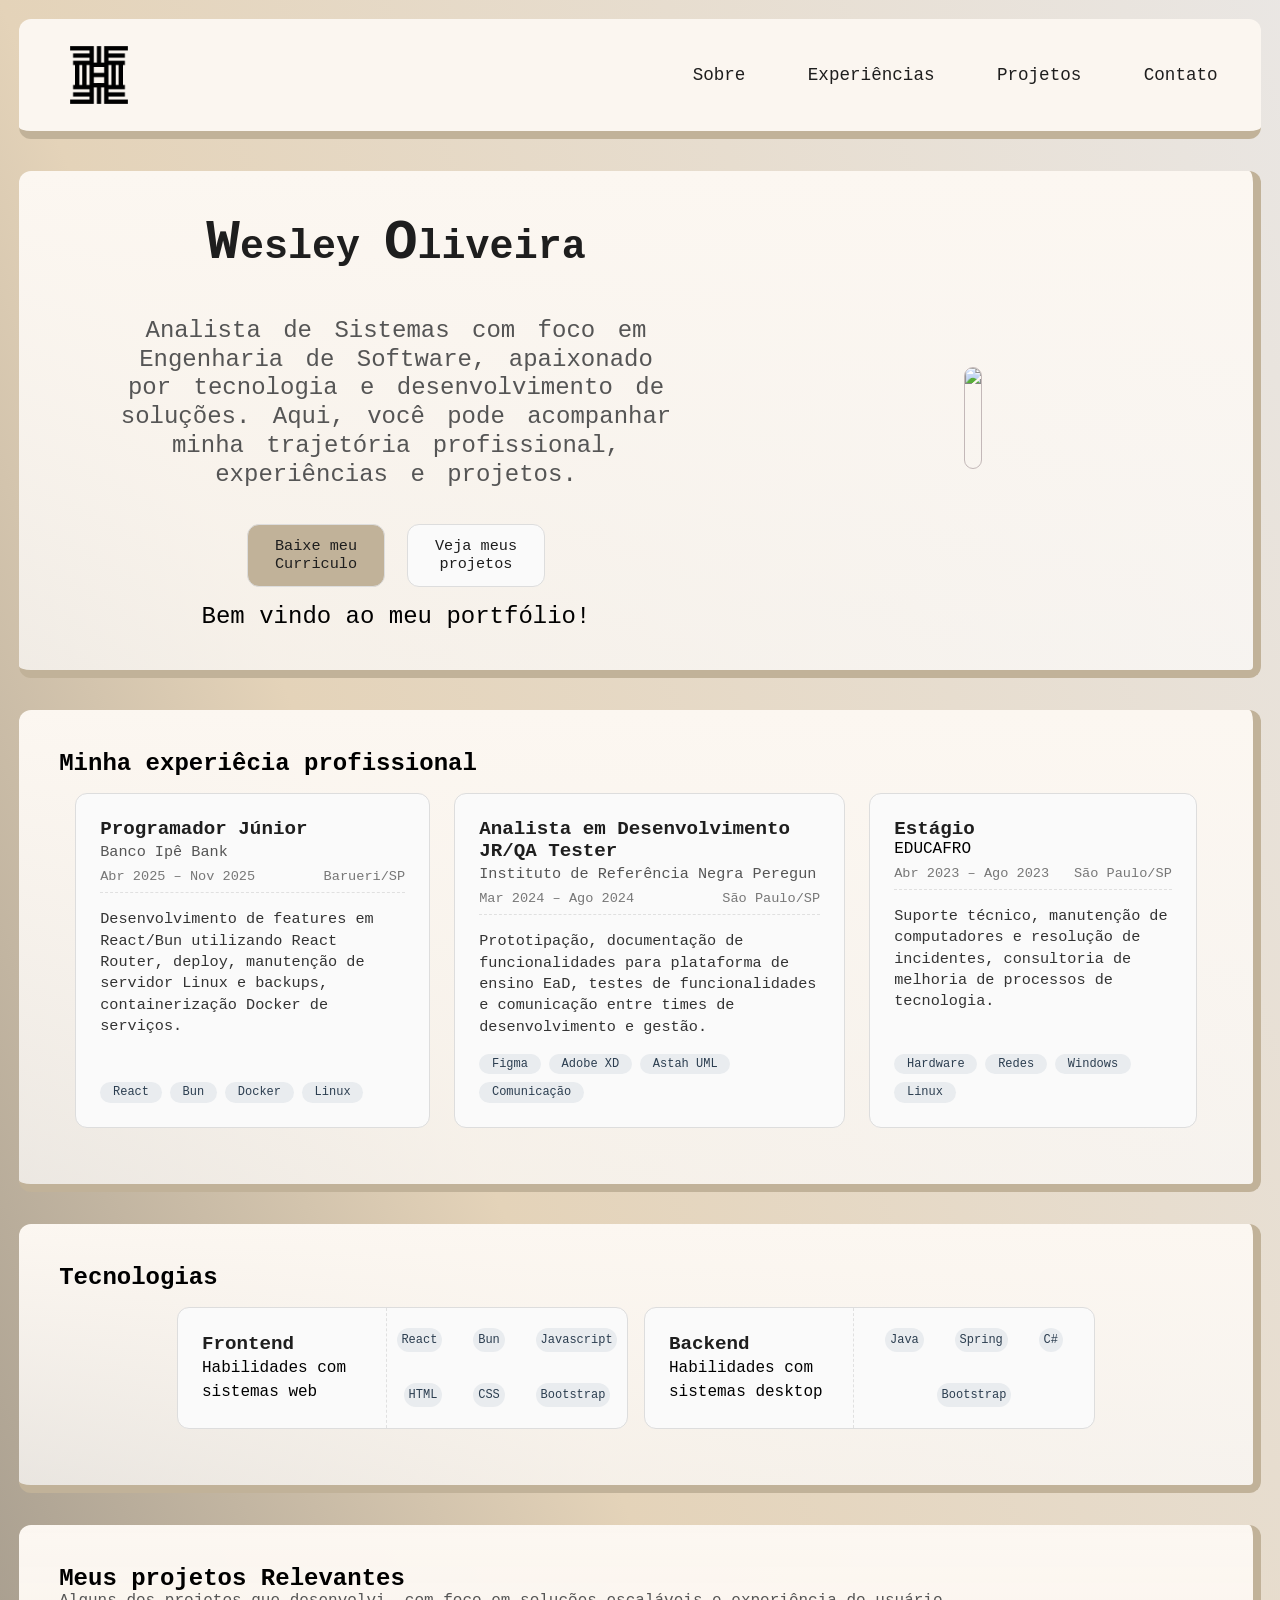
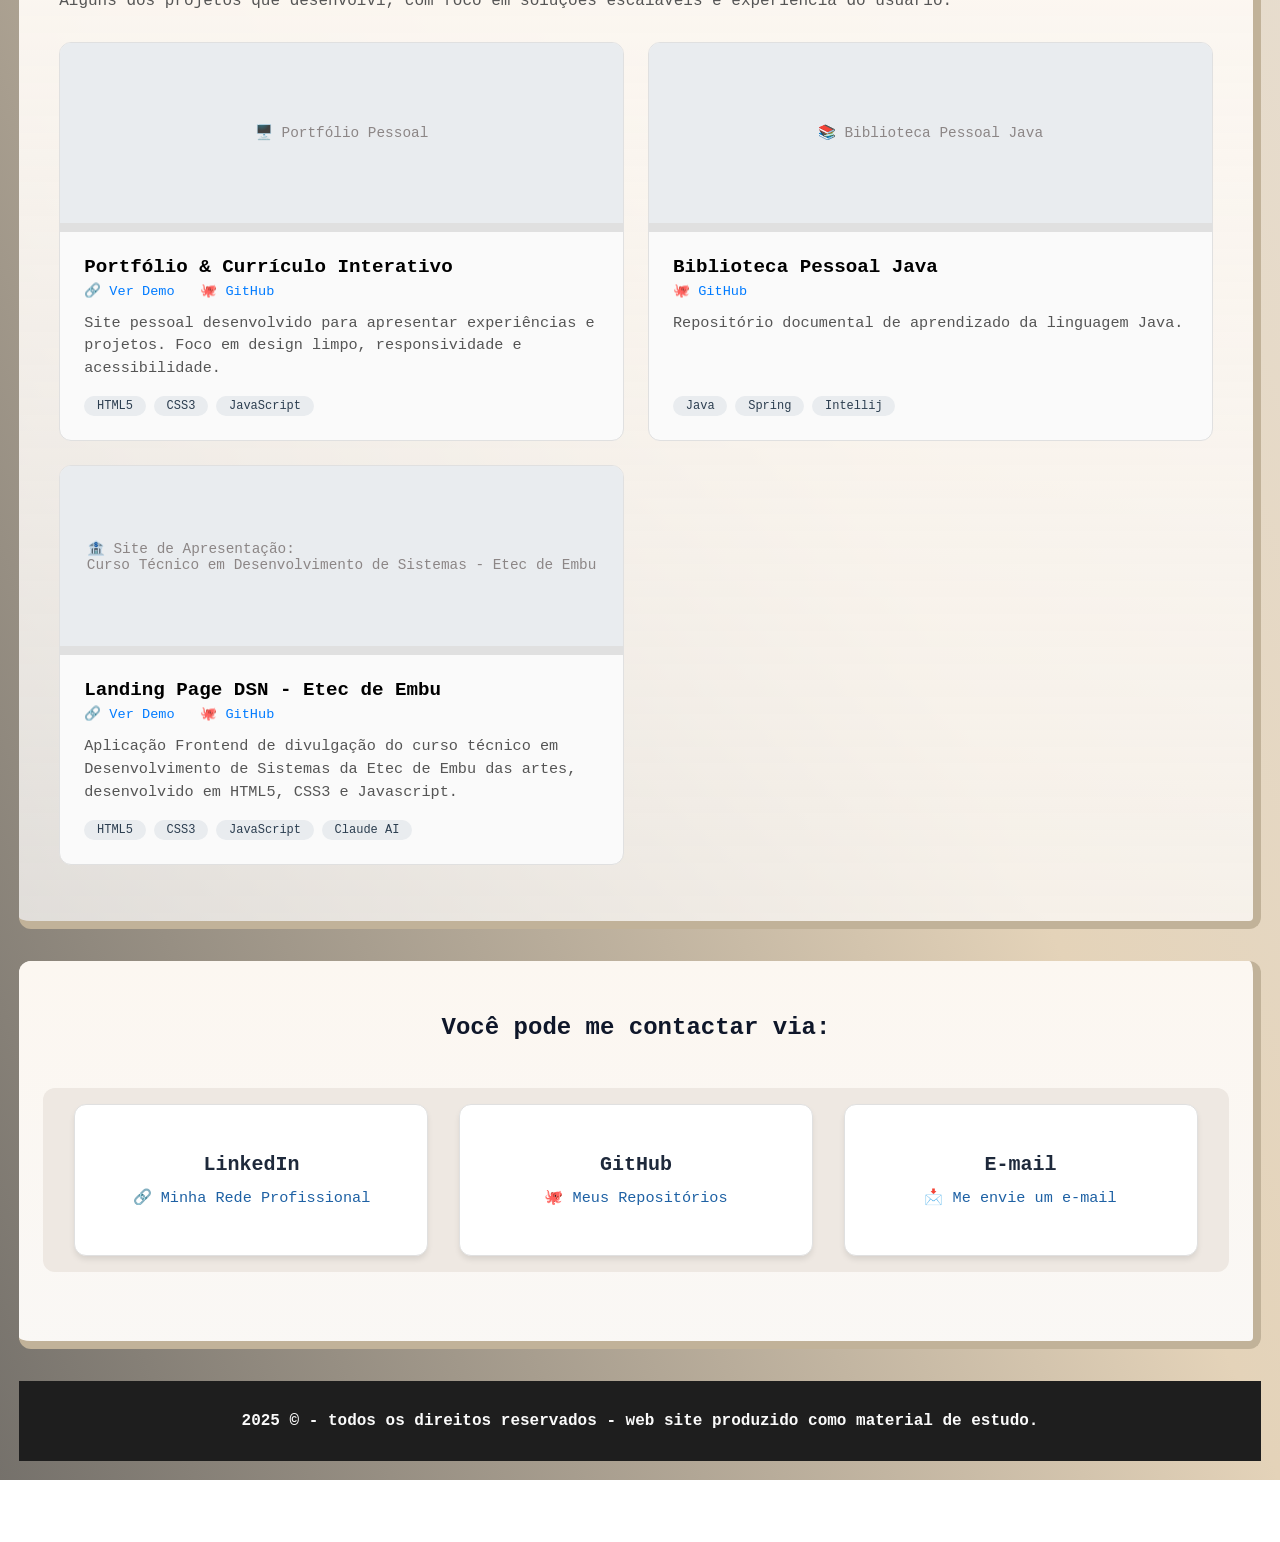
==== commit 814db998: "teste" ====
--- a/index.html
+++ b/index.html
@@ -22,7 +22,7 @@
           <li><a href="#about">Sobre</a></li>
           <li><a href="#experience">Experiências</a></li>
           <li><a href="#projects">Projetos</a></li>
-          <li><a href="#contacts">Contatos</a></li>
+          <li><a href="#contacts">Contato</a></li>
         </ul>
       </nav>
     </section>
--- a/css/style.css
+++ b/css/style.css
@@ -544,31 +544,43 @@
     justify-items: center;
     gap: 1.5rem;
   }
-  .tech-container{
+  .tech-container {
     display: flex;
     flex-wrap: wrap;
   }
-  .contact-container{
-    gap:2rem;
+  .contact-container {
+    gap: 2rem;
   }
 }
 @media (max-width: 768px) {
+  .nav-container {
+    padding: 0.5rem 1rem;
+    gap: 0.5rem;
+  }
+  .nav-logo img {
+    max-width: 4rem;
+    height: auto;
+  }
+  .Navbar ul {
+    gap: 1.5rem;
+    justify-content: center;
+  }
+  .Navbar ul li a {
+    font-size: 0.95rem;
+  }
   /*section de about*/
   .info {
-    grid-auto-flow: row;
-    justify-items: center;
-    gap: 1.5rem;
+    display: flex;
+    flex-direction: column;
   }
   .info-text {
     padding: 1.25rem;
     grid-column: auto;
-    /* border: solid; */
     width: fit-content;
   }
   .paragraph {
     margin: 0.93rem;
-    /* border: solid red; */
-    width: 100%;
+     width: 100%;
     max-width: 100%;
     height: auto;
     padding: 1.8rem;
@@ -594,103 +606,108 @@
     align-content: center;
     gap: 1.5rem;
   }
-  @media (max-width: 425px) {
-    .nav-container {
-      padding: 0.5rem 1rem;
-      gap: 0.5rem;
-    }
-    .nav-logo img {
-      max-width: 4rem;
-      height: auto;
-    }
-    .Navbar ul {
-      gap: 1.5rem;
-      justify-content: center;
-    }
-    .Navbar ul li a {
-      font-size: 0.95rem;
-    }
-    .section-container {
-      padding: 1.25rem;
-      margin: 1rem auto;
-      min-height: auto;
-    }
-    .info {
-      display: flex;
-      flex-direction: column;
-      justify-items: center;
-      align-items: center;
-      width: 100%;
-    }
-    .info-text {
-      align-items: center;
-    }
-    .image-div {
-      width: 100%;
-      max-width: 15rem;
-    }
-    .tech-item {
-      display: flex;
-      flex-direction: column;
-      flex-wrap: wrap;
-      justify-content: center;
-    }
-    .projects-container {
-      display: flex;
-      flex-direction: column;
-    }
-    .contact-container {
-      display: flex;
-      flex-direction: column;
-      flex-wrap: wrap;
-      align-items: stretch;
-      gap: 1.5rem;
-    }
-  }
-
-  @media (max-width: 375px) {
-    .nav-container {
-      flex-wrap: wrap;
-    }
-    .Navbar ul {
-      flex-direction: column;
-      width: 100%;
-      gap: 0;
-      padding-top: 1rem;
-    }
-
-    .experience-container {
-      grid-auto-flow: row;
-      gap: 1.5rem;
-    }
-    .item {
-      padding: 0;
-      border: solid 0.25rem;
-      width: 100%;
-    }
-    .skills-container {
-      grid-auto-flow: row;
-      gap: 1.5rem;
-    }
-    .hard-skills {
-    }
-    /*projects*/
-    .projects-container {
-      display: flex;
-      flex-direction: column;
-    }
-    .project-item {
-    }
-    /*contacts*/
-    .contact-container {
-      display: flex;
-      flex-direction: column;
-      flex-wrap: wrap;
-      align-items: stretch;
-      gap: 1.5rem;
-    }
-    .contact-item {
-      width: 10rem;
-    }
-  }
-}
+  .projects-container {
+    display: flex;
+    flex-direction: column;
+    flex-wrap: wrap;
+  }
+}
+@media (max-width: 425px) {
+  .nav-container {
+    padding: 0.5rem 1rem;
+    gap: 0.5rem;
+  }
+  .nav-logo img {
+    max-width: 4rem;
+    height: auto;
+  }
+  .Navbar ul {
+    gap: 1.5rem;
+    justify-content: center;
+  }
+  .Navbar ul li a {
+    font-size: 0.95rem;
+  }
+  .section-container {
+    padding: 1.25rem;
+    margin: 1rem auto;
+    min-height: auto;
+  }
+  .info {
+    display: flex;
+    flex-direction: column;
+    justify-items: center;
+    align-items: center;
+    width: 100%;
+  }
+  .info-text {
+    align-items: center;
+  }
+  .image-div {
+    width: 100%;
+    max-width: 15rem;
+  }
+  .tech-item {
+    display: flex;
+    flex-direction: column;
+    flex-wrap: wrap;
+    justify-content: center;
+  }
+  .projects-container {
+    display: flex;
+    flex-direction: column;
+  }
+  .contact-container {
+    display: flex;
+    flex-direction: column;
+    flex-wrap: wrap;
+    align-items: stretch;
+    gap: 1.5rem;
+  }
+}
+
+@media (max-width: 375px) {
+  .nav-container {
+    flex-wrap: wrap;
+  }
+  .Navbar ul {
+    flex-direction: column;
+    width: 100%;
+    gap: 0;
+    padding-top: 1rem;
+  }
+
+  .experience-container {
+    grid-auto-flow: row;
+    gap: 1.5rem;
+  }
+  .item {
+    padding: 0;
+    border: solid 0.25rem;
+    width: 100%;
+  }
+  .skills-container {
+    grid-auto-flow: row;
+    gap: 1.5rem;
+  }
+  .hard-skills {
+  }
+  /*projects*/
+  .projects-container {
+    display: flex;
+    flex-direction: column;
+  }
+  .project-item {
+  }
+  /*contacts*/
+  .contact-container {
+    display: flex;
+    flex-direction: column;
+    flex-wrap: wrap;
+    align-items: stretch;
+    gap: 1.5rem;
+  }
+  .contact-item {
+    width: 10rem;
+  }
+}
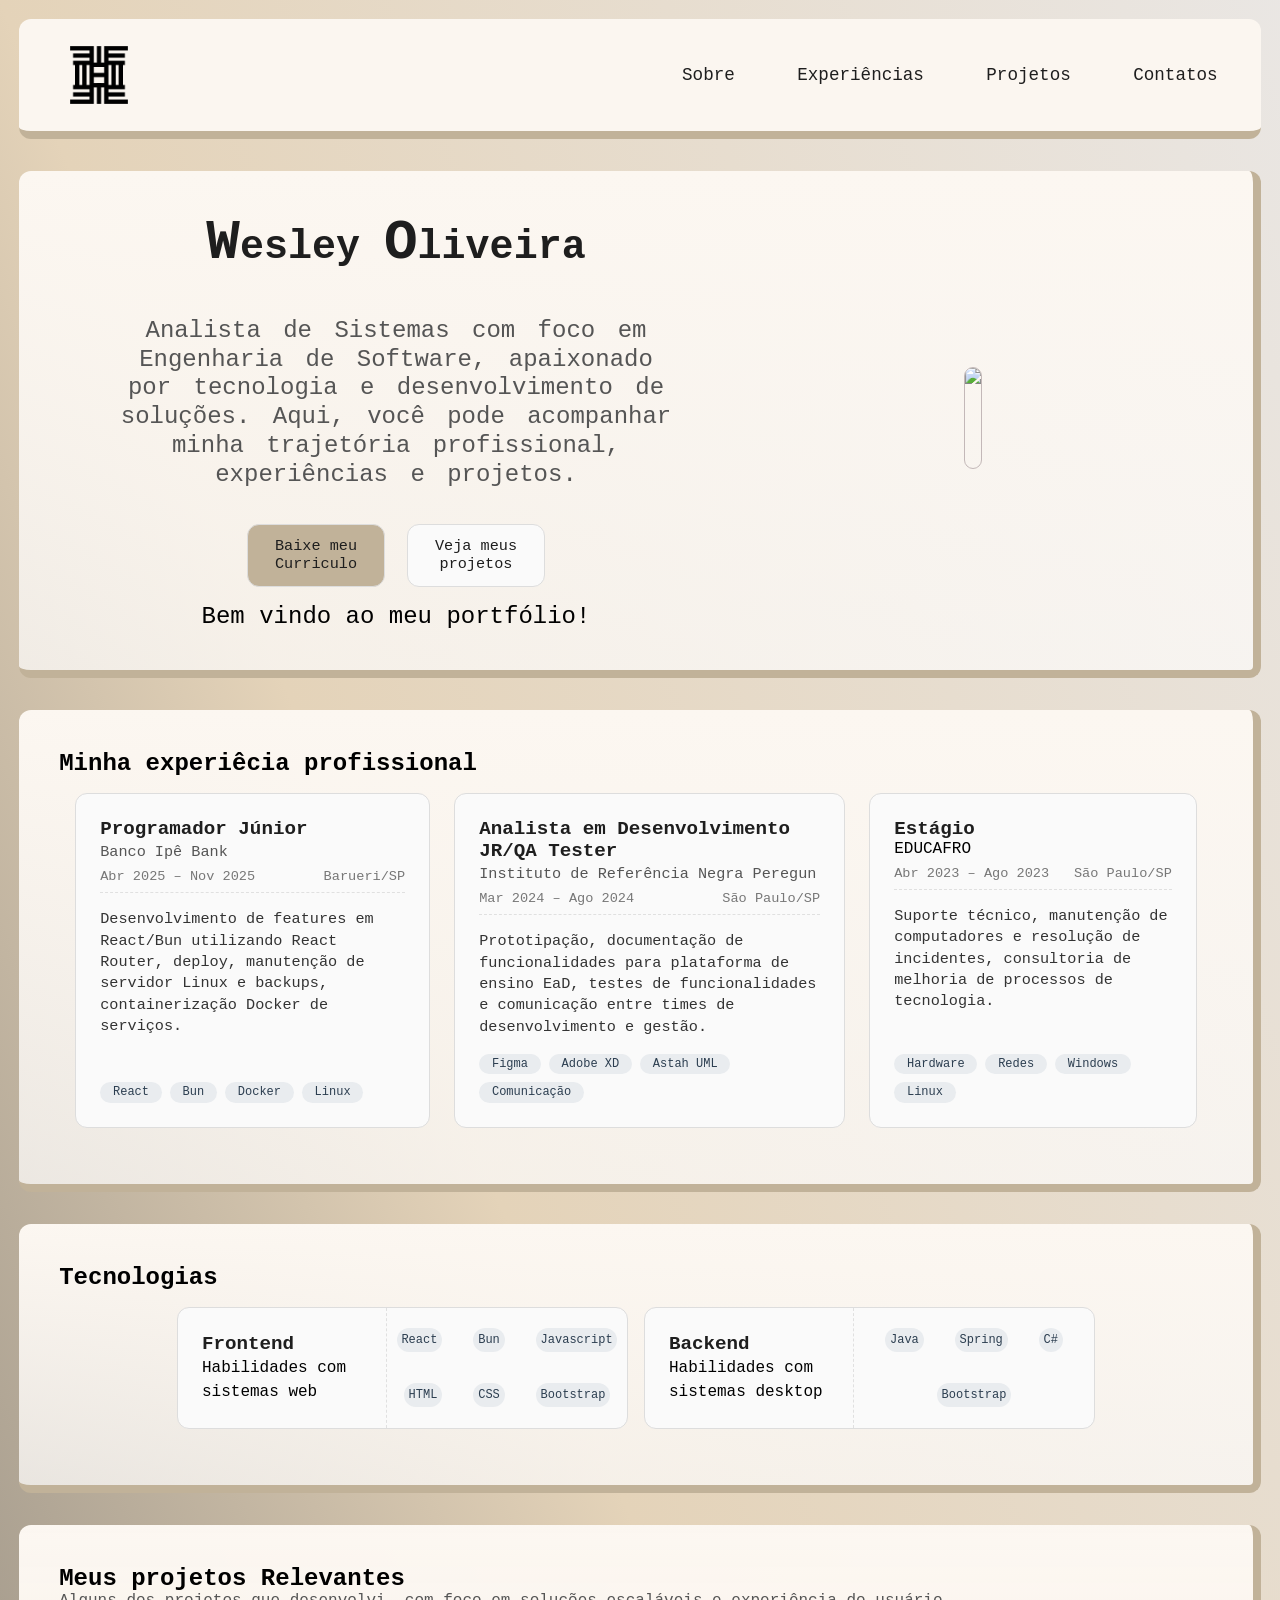
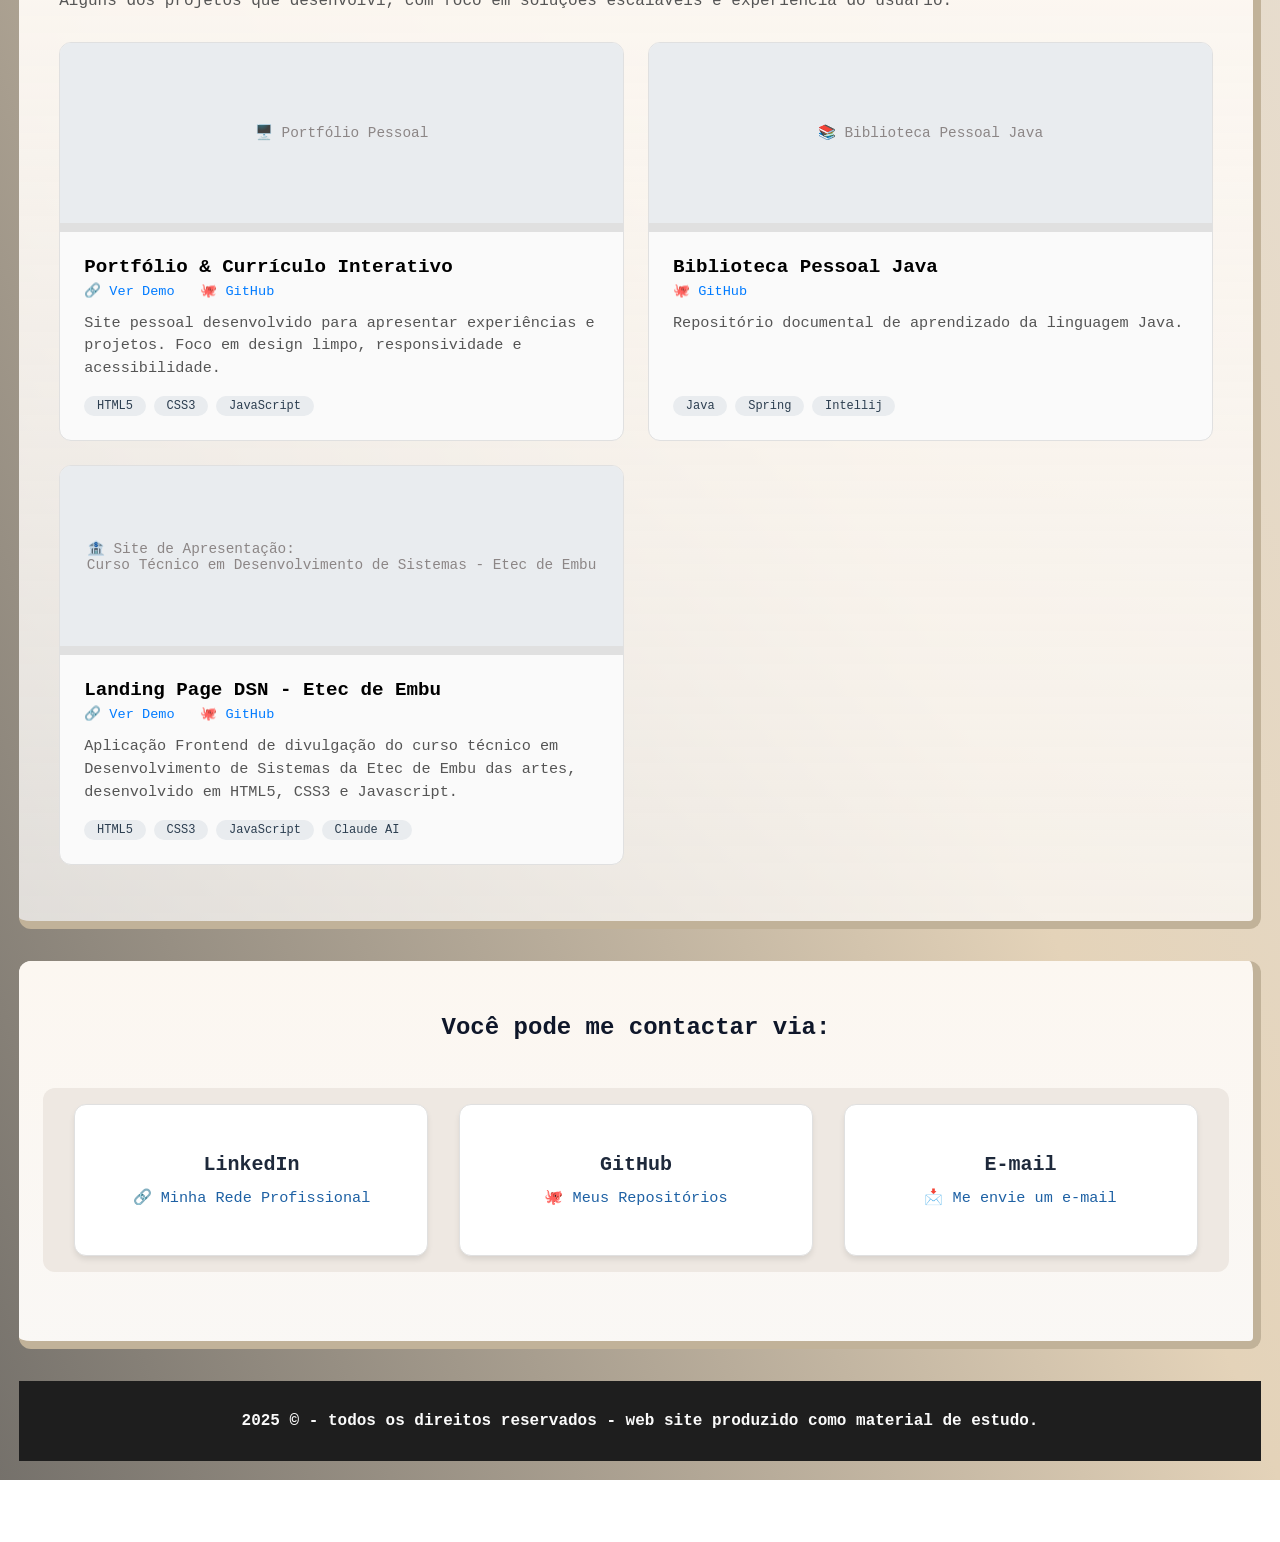
==== commit 5691ea2d: "fix/example" ====
--- a/index.html
+++ b/index.html
@@ -22,7 +22,7 @@
           <li><a href="#about">Sobre</a></li>
           <li><a href="#experience">Experiências</a></li>
           <li><a href="#projects">Projetos</a></li>
-          <li><a href="#contacts">Contato</a></li>
+          <li><a href="#contacts">Contatos</a></li>
         </ul>
       </nav>
     </section>
